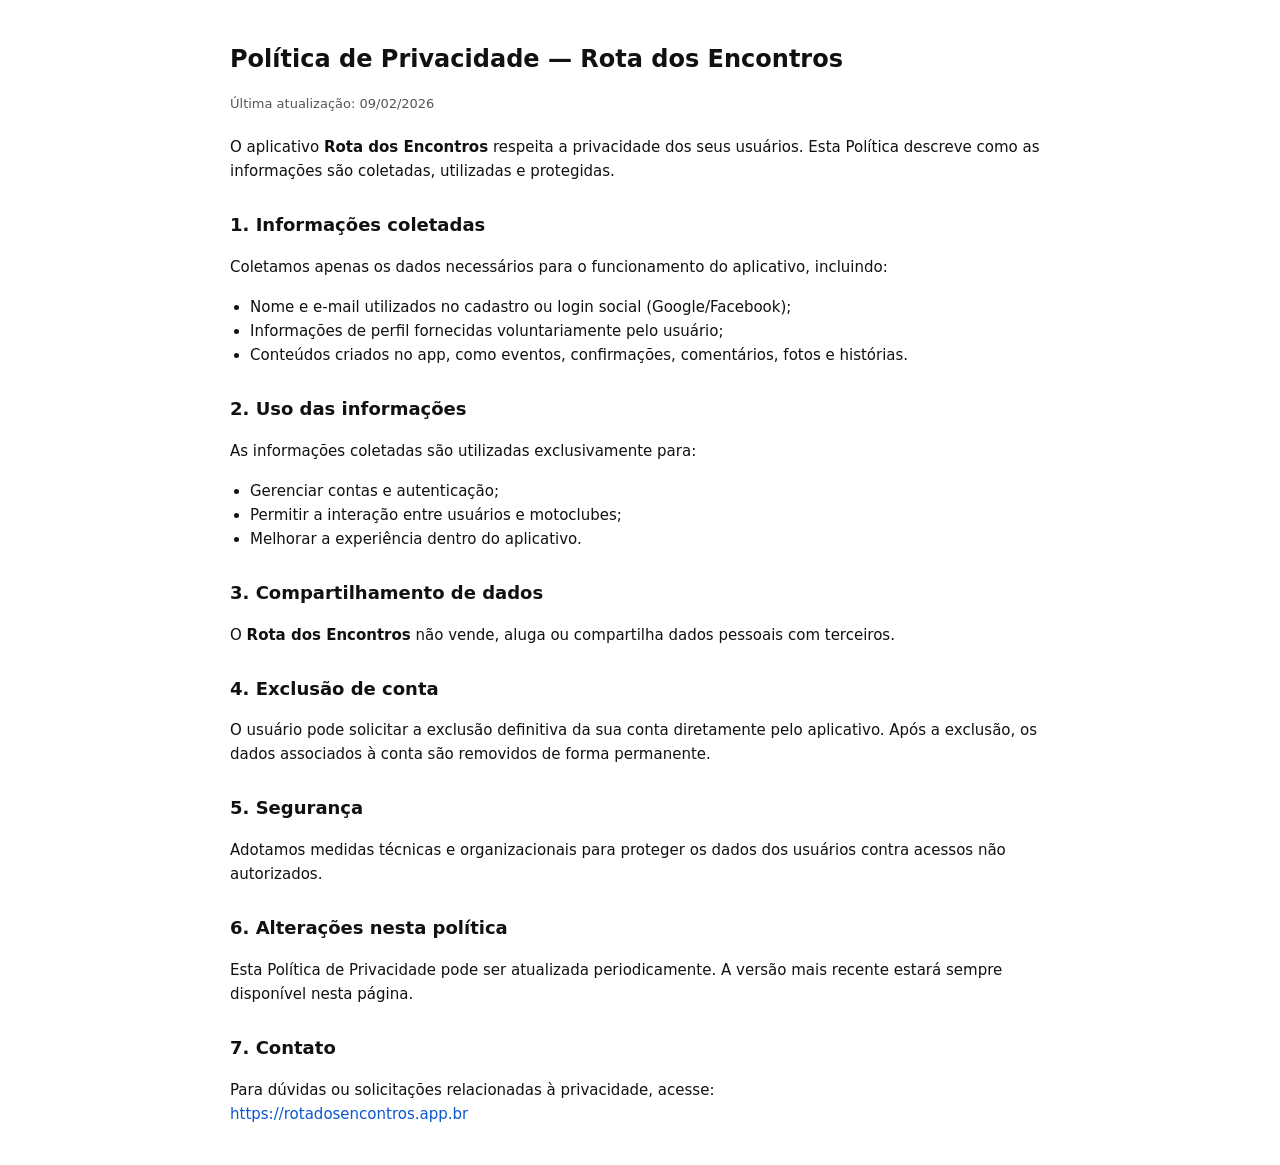
==== index.html @ 3ec27780 "Add privacy policy page for Rota dos Encontros This HTML file contains the privacy policy for the Ro" ====
<!doctype html>
<html lang="pt-BR">
<head>
  <meta charset="utf-8" />
  <meta name="viewport" content="width=device-width, initial-scale=1" />
  <title>Política de Privacidade — Rota dos Encontros</title>
  <style>
    body{
      font-family:system-ui,-apple-system,Segoe UI,Roboto,Arial,sans-serif;
      line-height:1.6;
      margin:0;
      background:#ffffff;
      color:#111;
    }
    .wrap{
      max-width:820px;
      margin:0 auto;
      padding:24px;
    }
    h1{font-size:24px;margin-bottom:16px}
    h2{font-size:18px;margin-top:28px}
    p,li{font-size:15px}
    .meta{font-size:13px;color:#555;margin-bottom:20px}
    ul{padding-left:20px}
    a{color:#0b57d0;text-decoration:none}
  </style>
</head>
<body>
  <main class="wrap">
    <h1>Política de Privacidade — Rota dos Encontros</h1>
    <div class="meta">Última atualização: 09/02/2026</div>

    <p>
      O aplicativo <strong>Rota dos Encontros</strong> respeita a privacidade dos seus usuários.
      Esta Política descreve como as informações são coletadas, utilizadas e protegidas.
    </p>

    <h2>1. Informações coletadas</h2>
    <p>Coletamos apenas os dados necessários para o funcionamento do aplicativo, incluindo:</p>
    <ul>
      <li>Nome e e-mail utilizados no cadastro ou login social (Google/Facebook);</li>
      <li>Informações de perfil fornecidas voluntariamente pelo usuário;</li>
      <li>Conteúdos criados no app, como eventos, confirmações, comentários, fotos e histórias.</li>
    </ul>

    <h2>2. Uso das informações</h2>
    <p>As informações coletadas são utilizadas exclusivamente para:</p>
    <ul>
      <li>Gerenciar contas e autenticação;</li>
      <li>Permitir a interação entre usuários e motoclubes;</li>
      <li>Melhorar a experiência dentro do aplicativo.</li>
    </ul>

    <h2>3. Compartilhamento de dados</h2>
    <p>
      O <strong>Rota dos Encontros</strong> não vende, aluga ou compartilha dados pessoais
      com terceiros.
    </p>

    <h2>4. Exclusão de conta</h2>
    <p>
      O usuário pode solicitar a exclusão definitiva da sua conta diretamente pelo aplicativo.
      Após a exclusão, os dados associados à conta são removidos de forma permanente.
    </p>

    <h2>5. Segurança</h2>
    <p>
      Adotamos medidas técnicas e organizacionais para proteger os dados dos usuários
      contra acessos não autorizados.
    </p>

    <h2>6. Alterações nesta política</h2>
    <p>
      Esta Política de Privacidade pode ser atualizada periodicamente.
      A versão mais recente estará sempre disponível nesta página.
    </p>

    <h2>7. Contato</h2>
    <p>
      Para dúvidas ou solicitações relacionadas à privacidade, acesse:<br>
      <a href="https://rotadosencontros.app.br">https://rotadosencontros.app.br</a>
    </p>
  </main>
</body>
</html>
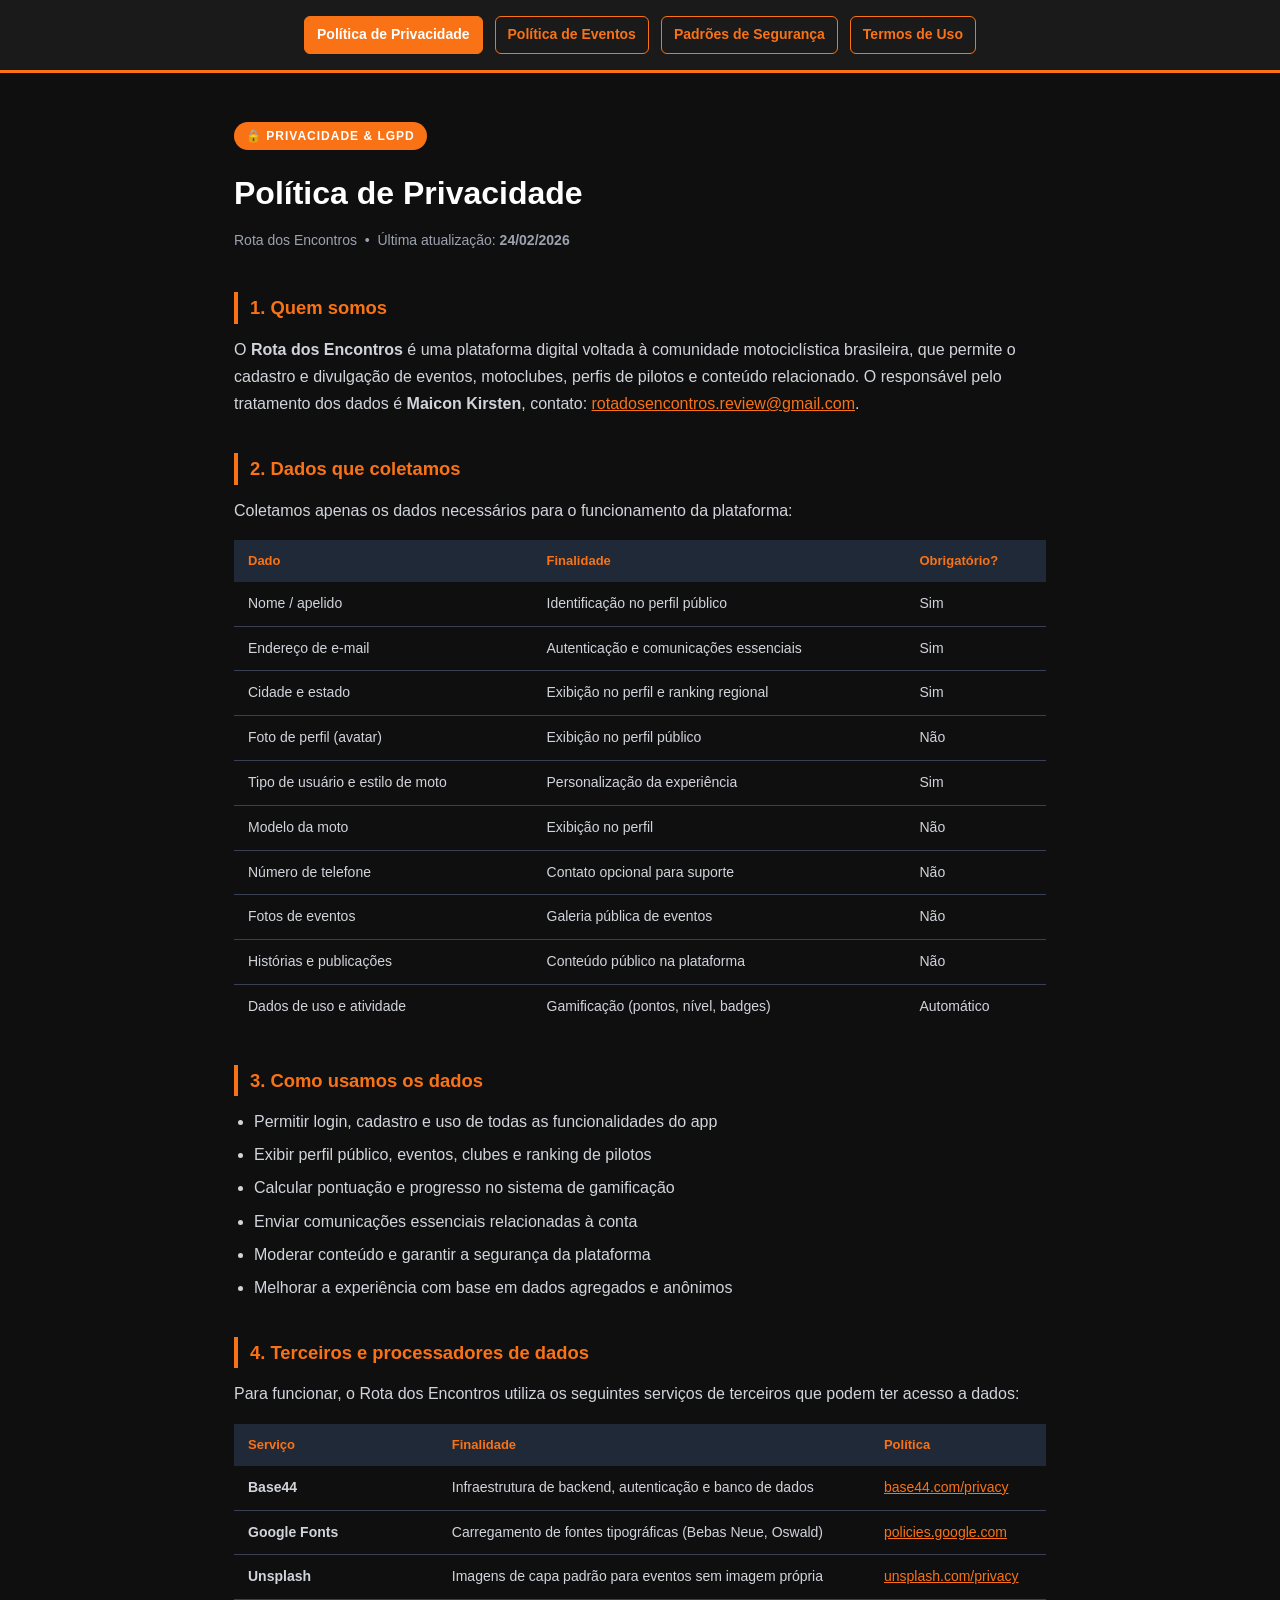
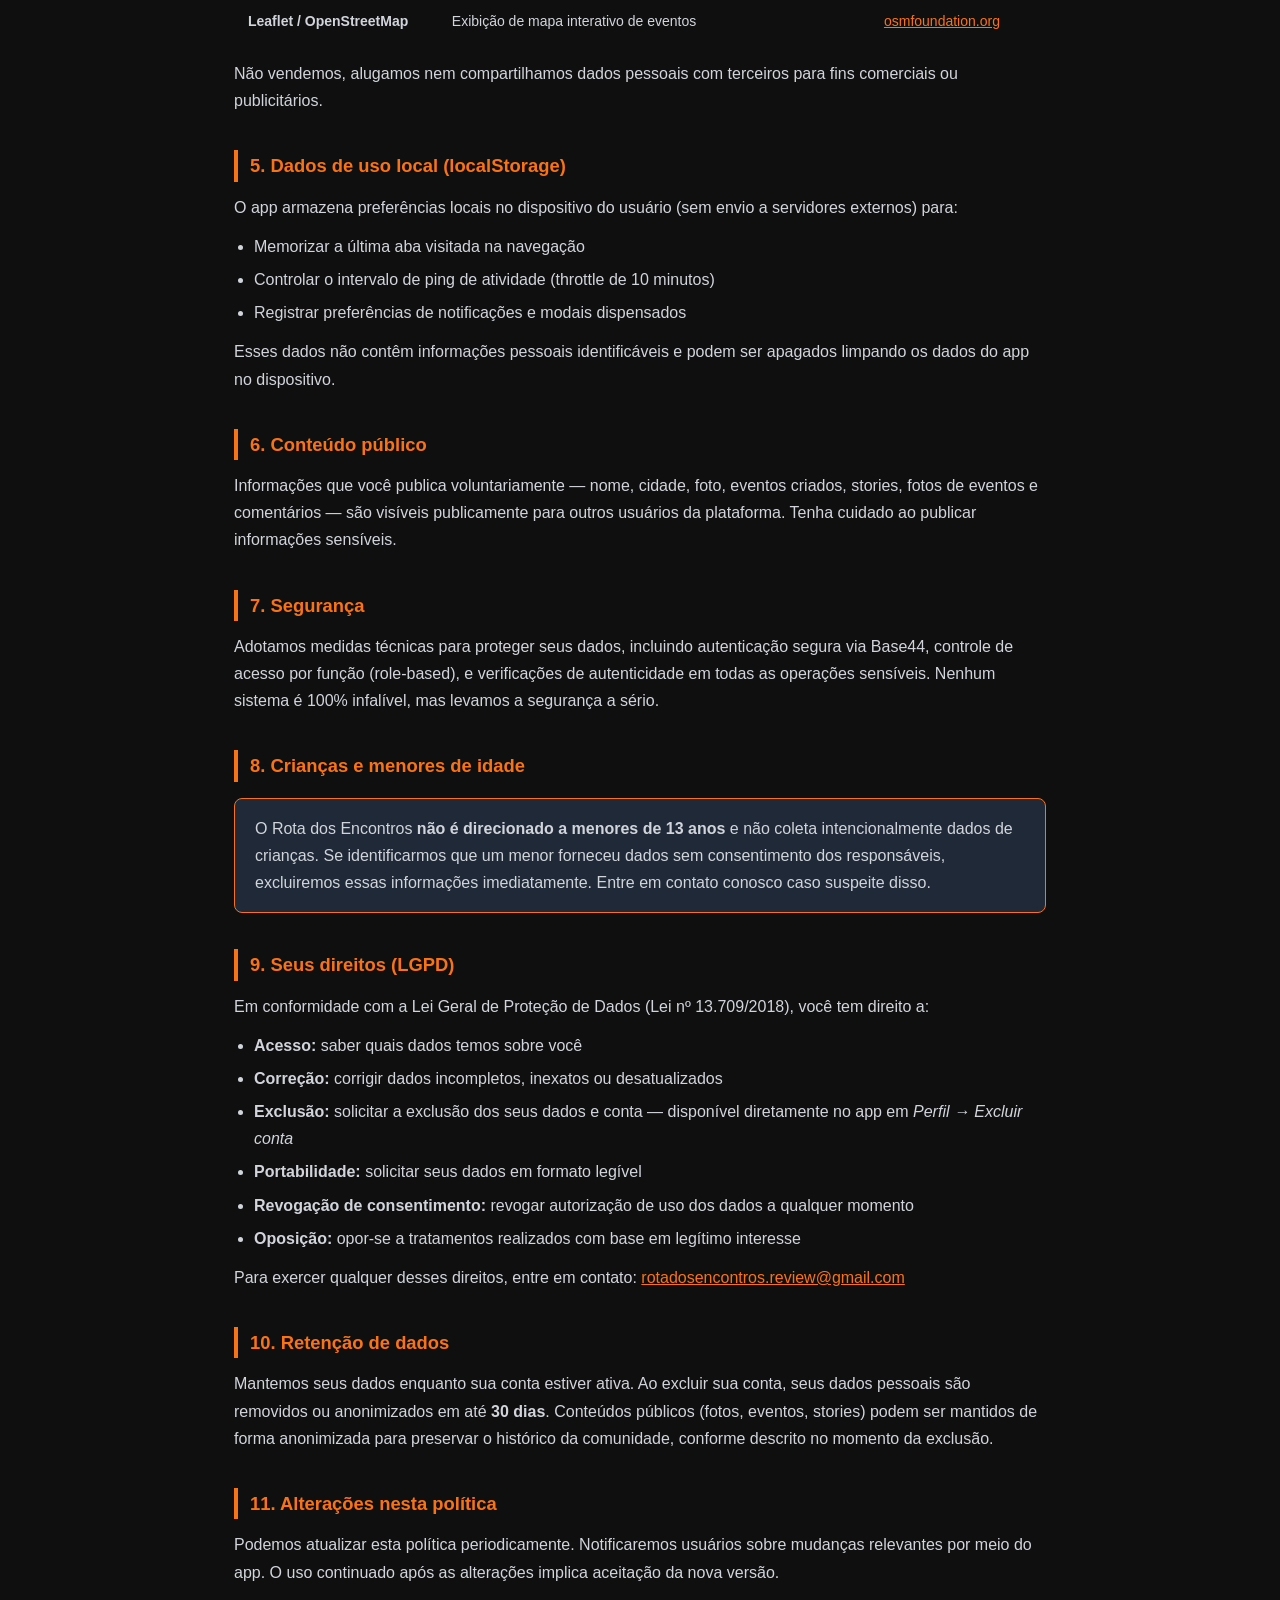
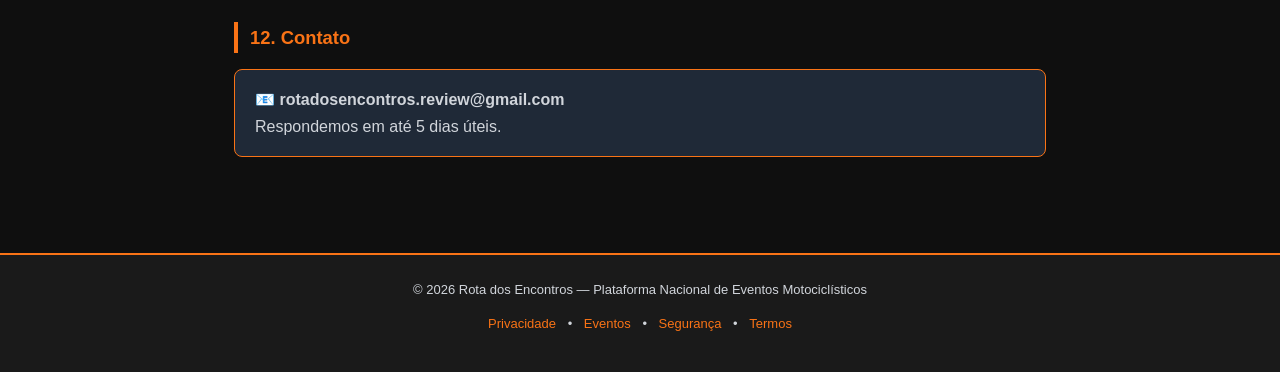
==== commit 47719d3e: "Refactor index.html for improved structure and style" ====
--- a/index.html
+++ b/index.html
@@ -1,85 +1,142 @@
-<!doctype html>
-<html lang="pt-BR">
-<head>
-  <meta charset="utf-8" />
-  <meta name="viewport" content="width=device-width, initial-scale=1" />
-  <title>Política de Privacidade — Rota dos Encontros</title>
-  <style>
-    body{
-      font-family:system-ui,-apple-system,Segoe UI,Roboto,Arial,sans-serif;
-      line-height:1.6;
-      margin:0;
-      background:#ffffff;
-      color:#111;
-    }
-    .wrap{
-      max-width:820px;
-      margin:0 auto;
-      padding:24px;
-    }
-    h1{font-size:24px;margin-bottom:16px}
-    h2{font-size:18px;margin-top:28px}
-    p,li{font-size:15px}
-    .meta{font-size:13px;color:#555;margin-bottom:20px}
-    ul{padding-left:20px}
-    a{color:#0b57d0;text-decoration:none}
-  </style>
-</head>
-<body>
-  <main class="wrap">
-    <h1>Política de Privacidade — Rota dos Encontros</h1>
-    <div class="meta">Última atualização: 09/02/2026</div>
-
-    <p>
-      O aplicativo <strong>Rota dos Encontros</strong> respeita a privacidade dos seus usuários.
-      Esta Política descreve como as informações são coletadas, utilizadas e protegidas.
-    </p>
-
-    <h2>1. Informações coletadas</h2>
-    <p>Coletamos apenas os dados necessários para o funcionamento do aplicativo, incluindo:</p>
-    <ul>
-      <li>Nome e e-mail utilizados no cadastro ou login social (Google/Facebook);</li>
-      <li>Informações de perfil fornecidas voluntariamente pelo usuário;</li>
-      <li>Conteúdos criados no app, como eventos, confirmações, comentários, fotos e histórias.</li>
-    </ul>
-
-    <h2>2. Uso das informações</h2>
-    <p>As informações coletadas são utilizadas exclusivamente para:</p>
-    <ul>
-      <li>Gerenciar contas e autenticação;</li>
-      <li>Permitir a interação entre usuários e motoclubes;</li>
-      <li>Melhorar a experiência dentro do aplicativo.</li>
-    </ul>
-
-    <h2>3. Compartilhamento de dados</h2>
-    <p>
-      O <strong>Rota dos Encontros</strong> não vende, aluga ou compartilha dados pessoais
-      com terceiros.
-    </p>
-
-    <h2>4. Exclusão de conta</h2>
-    <p>
-      O usuário pode solicitar a exclusão definitiva da sua conta diretamente pelo aplicativo.
-      Após a exclusão, os dados associados à conta são removidos de forma permanente.
-    </p>
-
-    <h2>5. Segurança</h2>
-    <p>
-      Adotamos medidas técnicas e organizacionais para proteger os dados dos usuários
-      contra acessos não autorizados.
-    </p>
-
-    <h2>6. Alterações nesta política</h2>
-    <p>
-      Esta Política de Privacidade pode ser atualizada periodicamente.
-      A versão mais recente estará sempre disponível nesta página.
-    </p>
-
-    <h2>7. Contato</h2>
-    <p>
-      Para dúvidas ou solicitações relacionadas à privacidade, acesse:<br>
-      <a href="https://rotadosencontros.app.br">https://rotadosencontros.app.br</a>
-    </p>
-  </main>
-</body>
-</html>
+<!DOCTYPE html>
+<html lang="pt-BR">
+<head>
+  <meta charset="UTF-8" />
+  <meta name="viewport" content="width=device-width, initial-scale=1.0" />
+  <title>Política de Privacidade — Rota dos Encontros</title>
+  <style>
+    * { box-sizing: border-box; margin: 0; padding: 0; }
+    body { font-family: 'Segoe UI', Arial, sans-serif; background: #0f0f0f; color: #e5e7eb; line-height: 1.7; }
+    header { background: #1a1a1a; border-bottom: 3px solid #f97316; padding: 16px 24px; }
+    nav { display: flex; flex-wrap: wrap; gap: 12px; justify-content: center; }
+    nav a { color: #f97316; text-decoration: none; font-size: 14px; font-weight: 600; padding: 6px 12px; border: 1px solid #f97316; border-radius: 6px; transition: background 0.2s; }
+    nav a:hover, nav a.active { background: #f97316; color: #fff; }
+    .container { max-width: 860px; margin: 0 auto; padding: 48px 24px 80px; }
+    .badge { display: inline-block; background: #f97316; color: #fff; font-size: 12px; font-weight: 700; padding: 4px 12px; border-radius: 20px; margin-bottom: 16px; letter-spacing: 1px; }
+    h1 { font-size: 2rem; font-weight: 800; color: #fff; margin-bottom: 8px; }
+    .meta { color: #9ca3af; font-size: 14px; margin-bottom: 40px; }
+    h2 { font-size: 1.15rem; font-weight: 700; color: #f97316; margin: 36px 0 12px; border-left: 4px solid #f97316; padding-left: 12px; }
+    p { margin-bottom: 12px; color: #d1d5db; }
+    ul { margin: 8px 0 12px 20px; color: #d1d5db; }
+    ul li { margin-bottom: 6px; }
+    .highlight { background: #1f2937; border: 1px solid #f97316; border-radius: 8px; padding: 16px 20px; margin: 16px 0; }
+    .highlight p { margin: 0; }
+    a { color: #f97316; }
+    table { width: 100%; border-collapse: collapse; margin: 16px 0; }
+    th { background: #1f2937; color: #f97316; text-align: left; padding: 10px 14px; font-size: 13px; }
+    td { padding: 10px 14px; border-bottom: 1px solid #374151; color: #d1d5db; font-size: 14px; }
+    tr:last-child td { border-bottom: none; }
+    footer { background: #1a1a1a; border-top: 2px solid #f97316; padding: 24px; text-align: center; color: #9ca3af; font-size: 13px; }
+    footer a { color: #f97316; text-decoration: none; margin: 0 8px; }
+  </style>
+</head>
+<body>
+<header>
+  <nav>
+    <a href="index.html" class="active">Política de Privacidade</a>
+    <a href="politica-eventos.html">Política de Eventos</a>
+    <a href="seguranca.html">Padrões de Segurança</a>
+    <a href="termos.html">Termos de Uso</a>
+  </nav>
+</header>
+
+<div class="container">
+  <span class="badge">🔒 PRIVACIDADE & LGPD</span>
+  <h1>Política de Privacidade</h1>
+  <p class="meta">Rota dos Encontros &nbsp;•&nbsp; Última atualização: <strong>24/02/2026</strong></p>
+
+  <h2>1. Quem somos</h2>
+  <p>O <strong>Rota dos Encontros</strong> é uma plataforma digital voltada à comunidade motociclística brasileira, que permite o cadastro e divulgação de eventos, motoclubes, perfis de pilotos e conteúdo relacionado. O responsável pelo tratamento dos dados é <strong>Maicon Kirsten</strong>, contato: <a href="mailto:rotadosencontros.review@gmail.com">rotadosencontros.review@gmail.com</a>.</p>
+
+  <h2>2. Dados que coletamos</h2>
+  <p>Coletamos apenas os dados necessários para o funcionamento da plataforma:</p>
+  <table>
+    <tr><th>Dado</th><th>Finalidade</th><th>Obrigatório?</th></tr>
+    <tr><td>Nome / apelido</td><td>Identificação no perfil público</td><td>Sim</td></tr>
+    <tr><td>Endereço de e-mail</td><td>Autenticação e comunicações essenciais</td><td>Sim</td></tr>
+    <tr><td>Cidade e estado</td><td>Exibição no perfil e ranking regional</td><td>Sim</td></tr>
+    <tr><td>Foto de perfil (avatar)</td><td>Exibição no perfil público</td><td>Não</td></tr>
+    <tr><td>Tipo de usuário e estilo de moto</td><td>Personalização da experiência</td><td>Sim</td></tr>
+    <tr><td>Modelo da moto</td><td>Exibição no perfil</td><td>Não</td></tr>
+    <tr><td>Número de telefone</td><td>Contato opcional para suporte</td><td>Não</td></tr>
+    <tr><td>Fotos de eventos</td><td>Galeria pública de eventos</td><td>Não</td></tr>
+    <tr><td>Histórias e publicações</td><td>Conteúdo público na plataforma</td><td>Não</td></tr>
+    <tr><td>Dados de uso e atividade</td><td>Gamificação (pontos, nível, badges)</td><td>Automático</td></tr>
+  </table>
+
+  <h2>3. Como usamos os dados</h2>
+  <ul>
+    <li>Permitir login, cadastro e uso de todas as funcionalidades do app</li>
+    <li>Exibir perfil público, eventos, clubes e ranking de pilotos</li>
+    <li>Calcular pontuação e progresso no sistema de gamificação</li>
+    <li>Enviar comunicações essenciais relacionadas à conta</li>
+    <li>Moderar conteúdo e garantir a segurança da plataforma</li>
+    <li>Melhorar a experiência com base em dados agregados e anônimos</li>
+  </ul>
+
+  <h2>4. Terceiros e processadores de dados</h2>
+  <p>Para funcionar, o Rota dos Encontros utiliza os seguintes serviços de terceiros que podem ter acesso a dados:</p>
+  <table>
+    <tr><th>Serviço</th><th>Finalidade</th><th>Política</th></tr>
+    <tr><td><strong>Base44</strong></td><td>Infraestrutura de backend, autenticação e banco de dados</td><td><a href="https://base44.com/privacy" target="_blank">base44.com/privacy</a></td></tr>
+    <tr><td><strong>Google Fonts</strong></td><td>Carregamento de fontes tipográficas (Bebas Neue, Oswald)</td><td><a href="https://policies.google.com/privacy" target="_blank">policies.google.com</a></td></tr>
+    <tr><td><strong>Unsplash</strong></td><td>Imagens de capa padrão para eventos sem imagem própria</td><td><a href="https://unsplash.com/privacy" target="_blank">unsplash.com/privacy</a></td></tr>
+    <tr><td><strong>Leaflet / OpenStreetMap</strong></td><td>Exibição de mapa interativo de eventos</td><td><a href="https://wiki.osmfoundation.org/wiki/Privacy_Policy" target="_blank">osmfoundation.org</a></td></tr>
+  </table>
+  <p>Não vendemos, alugamos nem compartilhamos dados pessoais com terceiros para fins comerciais ou publicitários.</p>
+
+  <h2>5. Dados de uso local (localStorage)</h2>
+  <p>O app armazena preferências locais no dispositivo do usuário (sem envio a servidores externos) para:</p>
+  <ul>
+    <li>Memorizar a última aba visitada na navegação</li>
+    <li>Controlar o intervalo de ping de atividade (throttle de 10 minutos)</li>
+    <li>Registrar preferências de notificações e modais dispensados</li>
+  </ul>
+  <p>Esses dados não contêm informações pessoais identificáveis e podem ser apagados limpando os dados do app no dispositivo.</p>
+
+  <h2>6. Conteúdo público</h2>
+  <p>Informações que você publica voluntariamente — nome, cidade, foto, eventos criados, stories, fotos de eventos e comentários — são visíveis publicamente para outros usuários da plataforma. Tenha cuidado ao publicar informações sensíveis.</p>
+
+  <h2>7. Segurança</h2>
+  <p>Adotamos medidas técnicas para proteger seus dados, incluindo autenticação segura via Base44, controle de acesso por função (role-based), e verificações de autenticidade em todas as operações sensíveis. Nenhum sistema é 100% infalível, mas levamos a segurança a sério.</p>
+
+  <h2>8. Crianças e menores de idade</h2>
+  <div class="highlight">
+    <p>O Rota dos Encontros <strong>não é direcionado a menores de 13 anos</strong> e não coleta intencionalmente dados de crianças. Se identificarmos que um menor forneceu dados sem consentimento dos responsáveis, excluiremos essas informações imediatamente. Entre em contato conosco caso suspeite disso.</p>
+  </div>
+
+  <h2>9. Seus direitos (LGPD)</h2>
+  <p>Em conformidade com a Lei Geral de Proteção de Dados (Lei nº 13.709/2018), você tem direito a:</p>
+  <ul>
+    <li><strong>Acesso:</strong> saber quais dados temos sobre você</li>
+    <li><strong>Correção:</strong> corrigir dados incompletos, inexatos ou desatualizados</li>
+    <li><strong>Exclusão:</strong> solicitar a exclusão dos seus dados e conta — disponível diretamente no app em <em>Perfil → Excluir conta</em></li>
+    <li><strong>Portabilidade:</strong> solicitar seus dados em formato legível</li>
+    <li><strong>Revogação de consentimento:</strong> revogar autorização de uso dos dados a qualquer momento</li>
+    <li><strong>Oposição:</strong> opor-se a tratamentos realizados com base em legítimo interesse</li>
+  </ul>
+  <p>Para exercer qualquer desses direitos, entre em contato: <a href="mailto:rotadosencontros.review@gmail.com">rotadosencontros.review@gmail.com</a></p>
+
+  <h2>10. Retenção de dados</h2>
+  <p>Mantemos seus dados enquanto sua conta estiver ativa. Ao excluir sua conta, seus dados pessoais são removidos ou anonimizados em até <strong>30 dias</strong>. Conteúdos públicos (fotos, eventos, stories) podem ser mantidos de forma anonimizada para preservar o histórico da comunidade, conforme descrito no momento da exclusão.</p>
+
+  <h2>11. Alterações nesta política</h2>
+  <p>Podemos atualizar esta política periodicamente. Notificaremos usuários sobre mudanças relevantes por meio do app. O uso continuado após as alterações implica aceitação da nova versão.</p>
+
+  <h2>12. Contato</h2>
+  <div class="highlight">
+    <p>📧 <strong>rotadosencontros.review@gmail.com</strong><br/>Respondemos em até 5 dias úteis.</p>
+  </div>
+</div>
+
+<footer>
+  <p>© 2026 Rota dos Encontros — Plataforma Nacional de Eventos Motociclísticos</p>
+  <p style="margin-top:8px;">
+    <a href="index.html">Privacidade</a> •
+    <a href="politica-eventos.html">Eventos</a> •
+    <a href="seguranca.html">Segurança</a> •
+    <a href="termos.html">Termos</a>
+  </p>
+</footer>
+</body>
+</html>
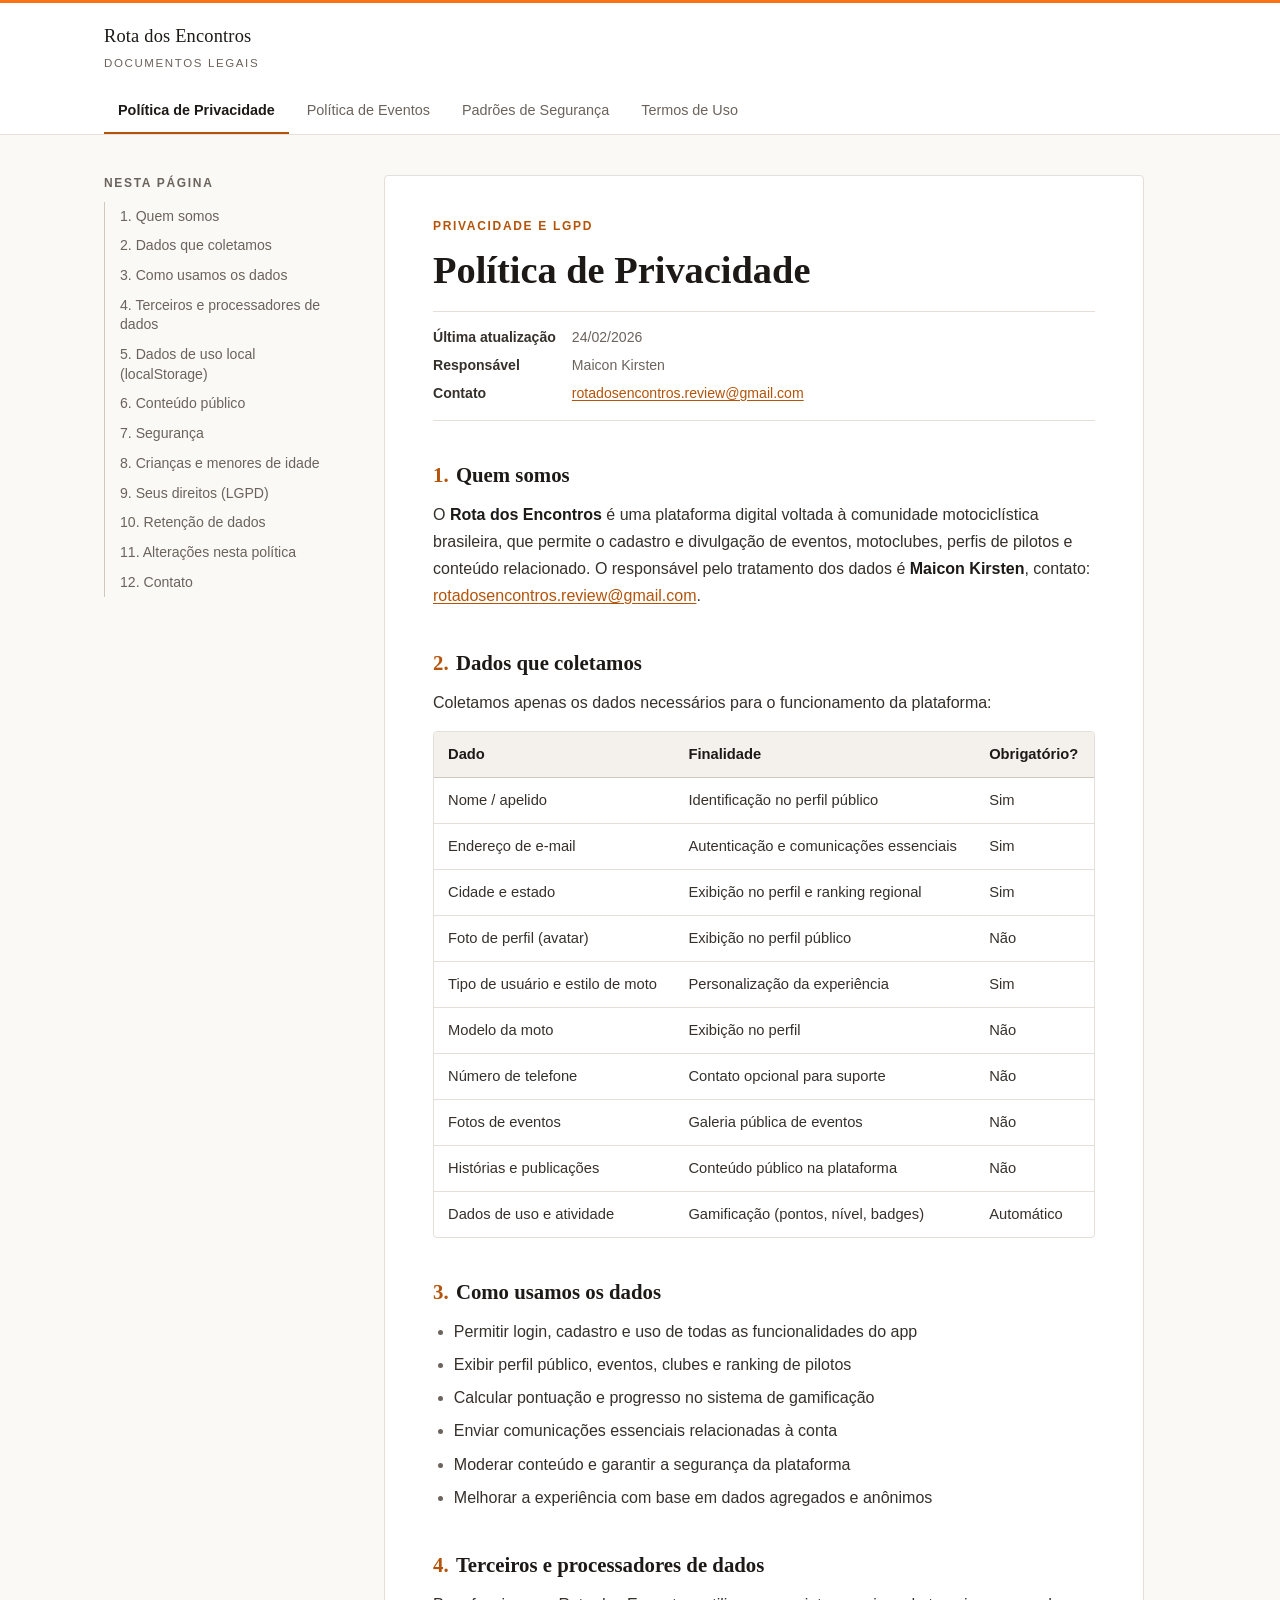
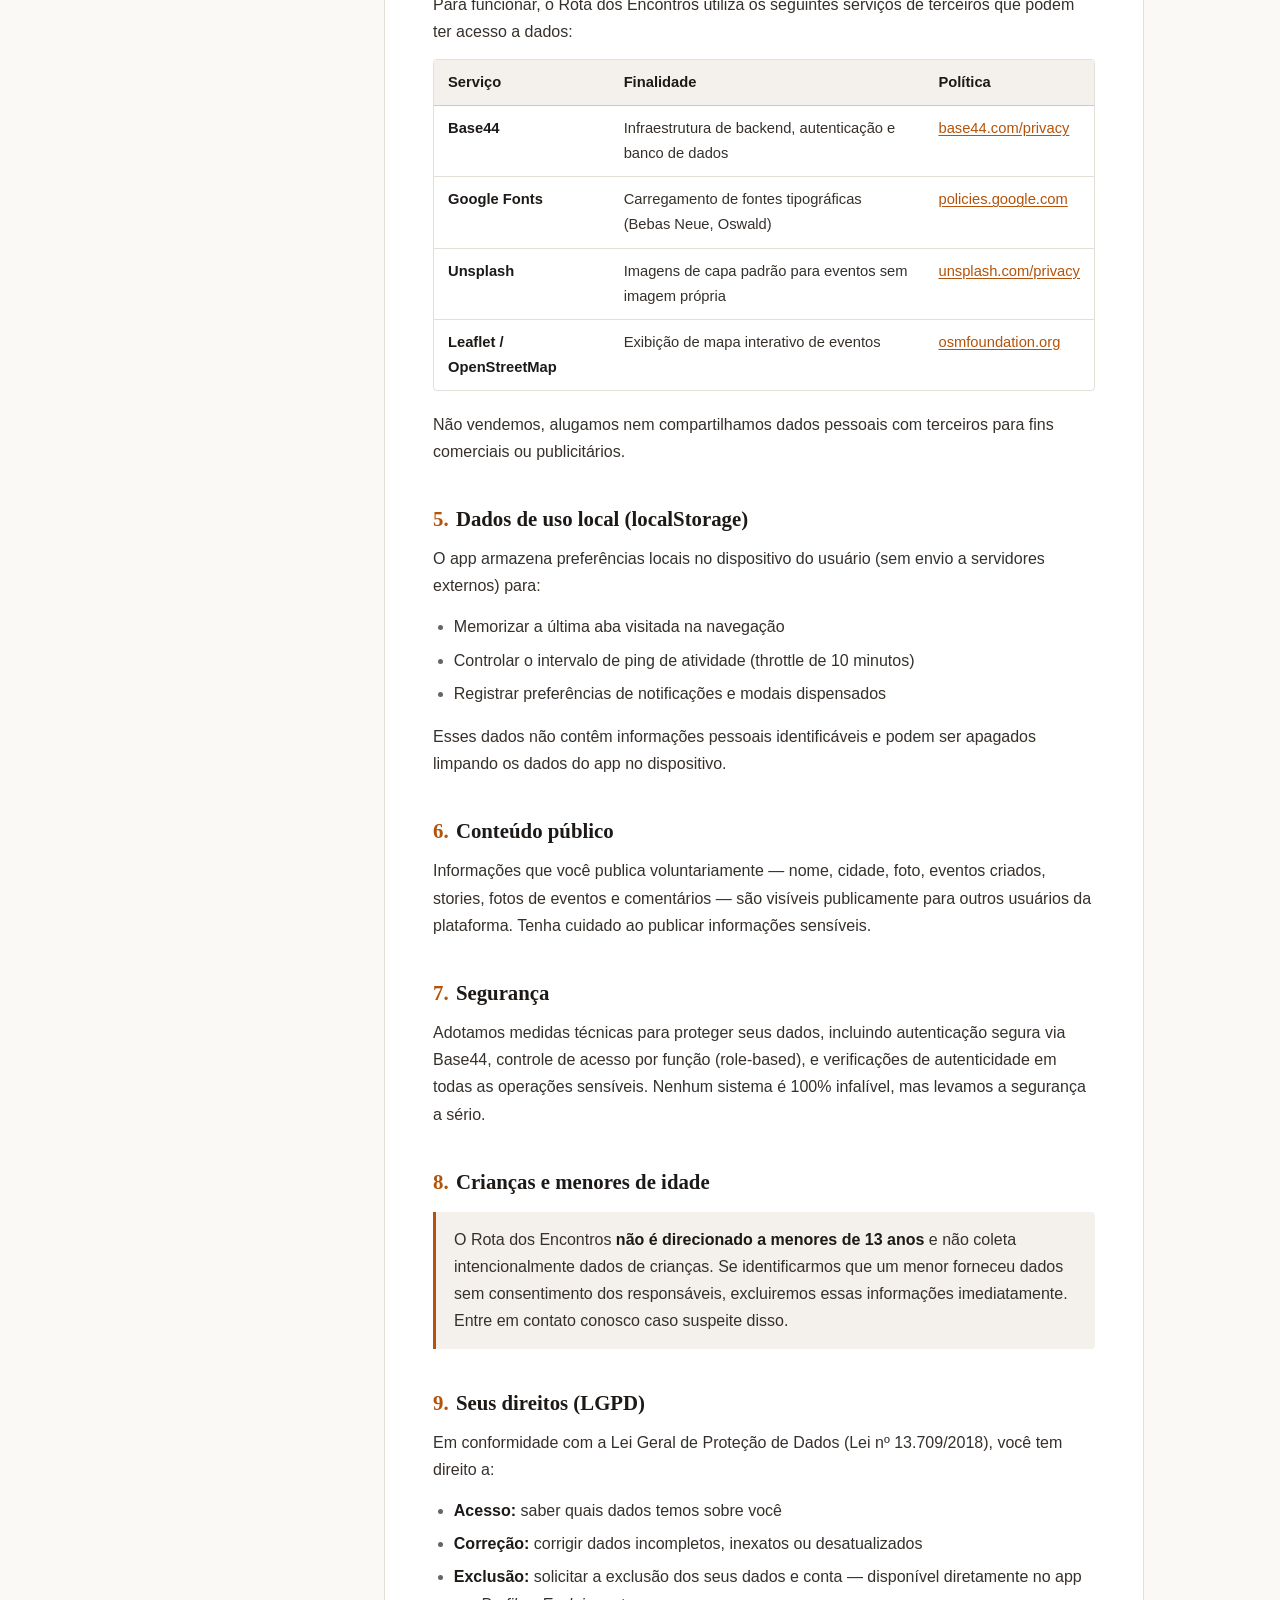
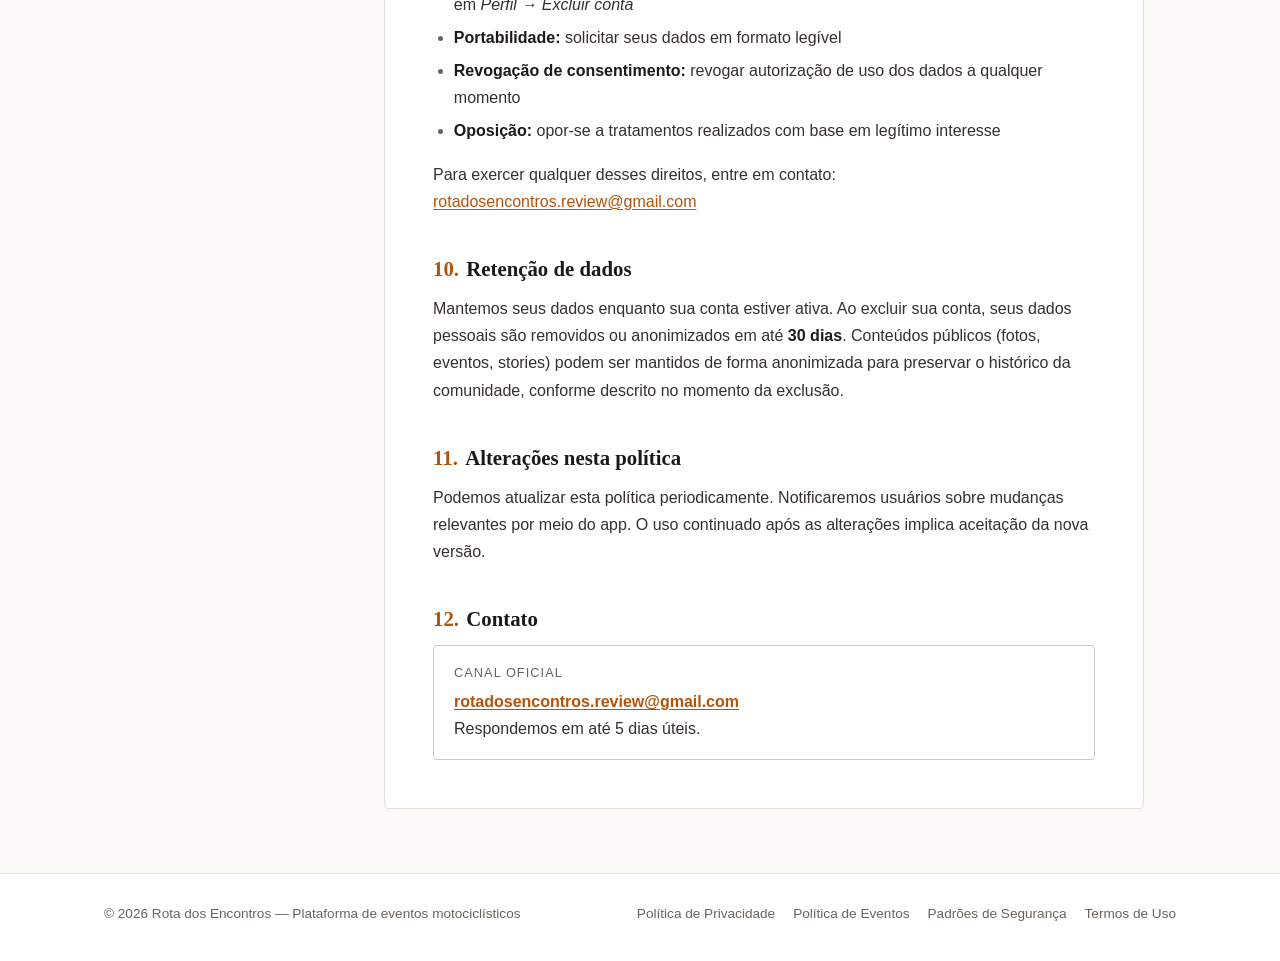
==== commit cea7a589: "Visual sóbrio para os documentos legais - estilo.css compartilhado: fundo claro, títulos em serifa, " ====
--- a/index.html
+++ b/index.html
@@ -1,142 +1,135 @@
-<!DOCTYPE html>
-<html lang="pt-BR">
-<head>
-  <meta charset="UTF-8" />
-  <meta name="viewport" content="width=device-width, initial-scale=1.0" />
-  <title>Política de Privacidade — Rota dos Encontros</title>
-  <style>
-    * { box-sizing: border-box; margin: 0; padding: 0; }
-    body { font-family: 'Segoe UI', Arial, sans-serif; background: #0f0f0f; color: #e5e7eb; line-height: 1.7; }
-    header { background: #1a1a1a; border-bottom: 3px solid #f97316; padding: 16px 24px; }
-    nav { display: flex; flex-wrap: wrap; gap: 12px; justify-content: center; }
-    nav a { color: #f97316; text-decoration: none; font-size: 14px; font-weight: 600; padding: 6px 12px; border: 1px solid #f97316; border-radius: 6px; transition: background 0.2s; }
-    nav a:hover, nav a.active { background: #f97316; color: #fff; }
-    .container { max-width: 860px; margin: 0 auto; padding: 48px 24px 80px; }
-    .badge { display: inline-block; background: #f97316; color: #fff; font-size: 12px; font-weight: 700; padding: 4px 12px; border-radius: 20px; margin-bottom: 16px; letter-spacing: 1px; }
-    h1 { font-size: 2rem; font-weight: 800; color: #fff; margin-bottom: 8px; }
-    .meta { color: #9ca3af; font-size: 14px; margin-bottom: 40px; }
-    h2 { font-size: 1.15rem; font-weight: 700; color: #f97316; margin: 36px 0 12px; border-left: 4px solid #f97316; padding-left: 12px; }
-    p { margin-bottom: 12px; color: #d1d5db; }
-    ul { margin: 8px 0 12px 20px; color: #d1d5db; }
-    ul li { margin-bottom: 6px; }
-    .highlight { background: #1f2937; border: 1px solid #f97316; border-radius: 8px; padding: 16px 20px; margin: 16px 0; }
-    .highlight p { margin: 0; }
-    a { color: #f97316; }
-    table { width: 100%; border-collapse: collapse; margin: 16px 0; }
-    th { background: #1f2937; color: #f97316; text-align: left; padding: 10px 14px; font-size: 13px; }
-    td { padding: 10px 14px; border-bottom: 1px solid #374151; color: #d1d5db; font-size: 14px; }
-    tr:last-child td { border-bottom: none; }
-    footer { background: #1a1a1a; border-top: 2px solid #f97316; padding: 24px; text-align: center; color: #9ca3af; font-size: 13px; }
-    footer a { color: #f97316; text-decoration: none; margin: 0 8px; }
-  </style>
-</head>
-<body>
-<header>
-  <nav>
-    <a href="index.html" class="active">Política de Privacidade</a>
-    <a href="politica-eventos.html">Política de Eventos</a>
-    <a href="seguranca.html">Padrões de Segurança</a>
-    <a href="termos.html">Termos de Uso</a>
-  </nav>
-</header>
-
-<div class="container">
-  <span class="badge">🔒 PRIVACIDADE & LGPD</span>
-  <h1>Política de Privacidade</h1>
-  <p class="meta">Rota dos Encontros &nbsp;•&nbsp; Última atualização: <strong>24/02/2026</strong></p>
-
-  <h2>1. Quem somos</h2>
-  <p>O <strong>Rota dos Encontros</strong> é uma plataforma digital voltada à comunidade motociclística brasileira, que permite o cadastro e divulgação de eventos, motoclubes, perfis de pilotos e conteúdo relacionado. O responsável pelo tratamento dos dados é <strong>Maicon Kirsten</strong>, contato: <a href="mailto:rotadosencontros.review@gmail.com">rotadosencontros.review@gmail.com</a>.</p>
-
-  <h2>2. Dados que coletamos</h2>
-  <p>Coletamos apenas os dados necessários para o funcionamento da plataforma:</p>
-  <table>
-    <tr><th>Dado</th><th>Finalidade</th><th>Obrigatório?</th></tr>
-    <tr><td>Nome / apelido</td><td>Identificação no perfil público</td><td>Sim</td></tr>
-    <tr><td>Endereço de e-mail</td><td>Autenticação e comunicações essenciais</td><td>Sim</td></tr>
-    <tr><td>Cidade e estado</td><td>Exibição no perfil e ranking regional</td><td>Sim</td></tr>
-    <tr><td>Foto de perfil (avatar)</td><td>Exibição no perfil público</td><td>Não</td></tr>
-    <tr><td>Tipo de usuário e estilo de moto</td><td>Personalização da experiência</td><td>Sim</td></tr>
-    <tr><td>Modelo da moto</td><td>Exibição no perfil</td><td>Não</td></tr>
-    <tr><td>Número de telefone</td><td>Contato opcional para suporte</td><td>Não</td></tr>
-    <tr><td>Fotos de eventos</td><td>Galeria pública de eventos</td><td>Não</td></tr>
-    <tr><td>Histórias e publicações</td><td>Conteúdo público na plataforma</td><td>Não</td></tr>
-    <tr><td>Dados de uso e atividade</td><td>Gamificação (pontos, nível, badges)</td><td>Automático</td></tr>
-  </table>
-
-  <h2>3. Como usamos os dados</h2>
-  <ul>
-    <li>Permitir login, cadastro e uso de todas as funcionalidades do app</li>
-    <li>Exibir perfil público, eventos, clubes e ranking de pilotos</li>
-    <li>Calcular pontuação e progresso no sistema de gamificação</li>
-    <li>Enviar comunicações essenciais relacionadas à conta</li>
-    <li>Moderar conteúdo e garantir a segurança da plataforma</li>
-    <li>Melhorar a experiência com base em dados agregados e anônimos</li>
-  </ul>
-
-  <h2>4. Terceiros e processadores de dados</h2>
-  <p>Para funcionar, o Rota dos Encontros utiliza os seguintes serviços de terceiros que podem ter acesso a dados:</p>
-  <table>
-    <tr><th>Serviço</th><th>Finalidade</th><th>Política</th></tr>
-    <tr><td><strong>Base44</strong></td><td>Infraestrutura de backend, autenticação e banco de dados</td><td><a href="https://base44.com/privacy" target="_blank">base44.com/privacy</a></td></tr>
-    <tr><td><strong>Google Fonts</strong></td><td>Carregamento de fontes tipográficas (Bebas Neue, Oswald)</td><td><a href="https://policies.google.com/privacy" target="_blank">policies.google.com</a></td></tr>
-    <tr><td><strong>Unsplash</strong></td><td>Imagens de capa padrão para eventos sem imagem própria</td><td><a href="https://unsplash.com/privacy" target="_blank">unsplash.com/privacy</a></td></tr>
-    <tr><td><strong>Leaflet / OpenStreetMap</strong></td><td>Exibição de mapa interativo de eventos</td><td><a href="https://wiki.osmfoundation.org/wiki/Privacy_Policy" target="_blank">osmfoundation.org</a></td></tr>
-  </table>
-  <p>Não vendemos, alugamos nem compartilhamos dados pessoais com terceiros para fins comerciais ou publicitários.</p>
-
-  <h2>5. Dados de uso local (localStorage)</h2>
-  <p>O app armazena preferências locais no dispositivo do usuário (sem envio a servidores externos) para:</p>
-  <ul>
-    <li>Memorizar a última aba visitada na navegação</li>
-    <li>Controlar o intervalo de ping de atividade (throttle de 10 minutos)</li>
-    <li>Registrar preferências de notificações e modais dispensados</li>
-  </ul>
-  <p>Esses dados não contêm informações pessoais identificáveis e podem ser apagados limpando os dados do app no dispositivo.</p>
-
-  <h2>6. Conteúdo público</h2>
-  <p>Informações que você publica voluntariamente — nome, cidade, foto, eventos criados, stories, fotos de eventos e comentários — são visíveis publicamente para outros usuários da plataforma. Tenha cuidado ao publicar informações sensíveis.</p>
-
-  <h2>7. Segurança</h2>
-  <p>Adotamos medidas técnicas para proteger seus dados, incluindo autenticação segura via Base44, controle de acesso por função (role-based), e verificações de autenticidade em todas as operações sensíveis. Nenhum sistema é 100% infalível, mas levamos a segurança a sério.</p>
-
-  <h2>8. Crianças e menores de idade</h2>
-  <div class="highlight">
-    <p>O Rota dos Encontros <strong>não é direcionado a menores de 13 anos</strong> e não coleta intencionalmente dados de crianças. Se identificarmos que um menor forneceu dados sem consentimento dos responsáveis, excluiremos essas informações imediatamente. Entre em contato conosco caso suspeite disso.</p>
-  </div>
-
-  <h2>9. Seus direitos (LGPD)</h2>
-  <p>Em conformidade com a Lei Geral de Proteção de Dados (Lei nº 13.709/2018), você tem direito a:</p>
-  <ul>
-    <li><strong>Acesso:</strong> saber quais dados temos sobre você</li>
-    <li><strong>Correção:</strong> corrigir dados incompletos, inexatos ou desatualizados</li>
-    <li><strong>Exclusão:</strong> solicitar a exclusão dos seus dados e conta — disponível diretamente no app em <em>Perfil → Excluir conta</em></li>
-    <li><strong>Portabilidade:</strong> solicitar seus dados em formato legível</li>
-    <li><strong>Revogação de consentimento:</strong> revogar autorização de uso dos dados a qualquer momento</li>
-    <li><strong>Oposição:</strong> opor-se a tratamentos realizados com base em legítimo interesse</li>
-  </ul>
-  <p>Para exercer qualquer desses direitos, entre em contato: <a href="mailto:rotadosencontros.review@gmail.com">rotadosencontros.review@gmail.com</a></p>
-
-  <h2>10. Retenção de dados</h2>
-  <p>Mantemos seus dados enquanto sua conta estiver ativa. Ao excluir sua conta, seus dados pessoais são removidos ou anonimizados em até <strong>30 dias</strong>. Conteúdos públicos (fotos, eventos, stories) podem ser mantidos de forma anonimizada para preservar o histórico da comunidade, conforme descrito no momento da exclusão.</p>
-
-  <h2>11. Alterações nesta política</h2>
-  <p>Podemos atualizar esta política periodicamente. Notificaremos usuários sobre mudanças relevantes por meio do app. O uso continuado após as alterações implica aceitação da nova versão.</p>
-
-  <h2>12. Contato</h2>
-  <div class="highlight">
-    <p>📧 <strong>rotadosencontros.review@gmail.com</strong><br/>Respondemos em até 5 dias úteis.</p>
-  </div>
-</div>
-
-<footer>
-  <p>© 2026 Rota dos Encontros — Plataforma Nacional de Eventos Motociclísticos</p>
-  <p style="margin-top:8px;">
-    <a href="index.html">Privacidade</a> •
-    <a href="politica-eventos.html">Eventos</a> •
-    <a href="seguranca.html">Segurança</a> •
-    <a href="termos.html">Termos</a>
-  </p>
-</footer>
-</body>
-</html>
+<!DOCTYPE html>
+<html lang="pt-BR">
+<head>
+  <meta charset="UTF-8">
+  <meta name="viewport" content="width=device-width, initial-scale=1">
+  <title>Política de Privacidade — Rota dos Encontros</title>
+  <meta name="description" content="Como o Rota dos Encontros coleta, usa e protege dados pessoais, conforme a LGPD.">
+  <meta name="color-scheme" content="light dark">
+  <link rel="stylesheet" href="estilo.css">
+</head>
+<body>
+<header class="topo">
+  <div class="topo-interno">
+    <p class="marca-nome">Rota dos Encontros<span>Documentos legais</span></p>
+    <nav class="abas" aria-label="Documentos">
+      <a href="index.html" aria-current="page">Política de Privacidade</a>
+      <a href="politica-eventos.html">Política de Eventos</a>
+      <a href="seguranca.html">Padrões de Segurança</a>
+      <a href="termos.html">Termos de Uso</a>
+    </nav>
+  </div>
+</header>
+
+<div class="pagina">
+  <aside class="indice" aria-label="Índice">
+    <details open>
+      <summary>Nesta página</summary>
+      <h2>Nesta página</h2>
+      <ol>
+        <li><a href="#s1">1. Quem somos</a></li>
+        <li><a href="#s2">2. Dados que coletamos</a></li>
+        <li><a href="#s3">3. Como usamos os dados</a></li>
+        <li><a href="#s4">4. Terceiros e processadores de dados</a></li>
+        <li><a href="#s5">5. Dados de uso local (localStorage)</a></li>
+        <li><a href="#s6">6. Conteúdo público</a></li>
+        <li><a href="#s7">7. Segurança</a></li>
+        <li><a href="#s8">8. Crianças e menores de idade</a></li>
+        <li><a href="#s9">9. Seus direitos (LGPD)</a></li>
+        <li><a href="#s10">10. Retenção de dados</a></li>
+        <li><a href="#s11">11. Alterações nesta política</a></li>
+        <li><a href="#s12">12. Contato</a></li>
+      </ol>
+    </details>
+  </aside>
+
+  <main class="documento">
+    <p class="tipo-doc">Privacidade e LGPD</p>
+    <h1>Política de Privacidade</h1>
+    <dl class="meta">
+      <dt>Última atualização</dt><dd>24/02/2026</dd>
+      <dt>Responsável</dt><dd>Maicon Kirsten</dd>
+      <dt>Contato</dt><dd><a href="mailto:rotadosencontros.review@gmail.com">rotadosencontros.review@gmail.com</a></dd>
+    </dl>
+
+    <section aria-labelledby="s1">
+      <h2 id="s1"><span class="num">1.</span>Quem somos</h2>
+      <p>O <strong>Rota dos Encontros</strong> é uma plataforma digital voltada à comunidade motociclística brasileira, que permite o cadastro e divulgação de eventos, motoclubes, perfis de pilotos e conteúdo relacionado. O responsável pelo tratamento dos dados é <strong>Maicon Kirsten</strong>, contato: <a href="mailto:rotadosencontros.review@gmail.com">rotadosencontros.review@gmail.com</a>.</p>
+    </section>
+
+    <section aria-labelledby="s2">
+      <h2 id="s2"><span class="num">2.</span>Dados que coletamos</h2>
+      <p>Coletamos apenas os dados necessários para o funcionamento da plataforma:</p><div class="tabela"><table><thead><tr><th>Dado</th><th>Finalidade</th><th>Obrigatório?</th></tr></thead><tbody><tr><td>Nome / apelido</td><td>Identificação no perfil público</td><td>Sim</td></tr><tr><td>Endereço de e-mail</td><td>Autenticação e comunicações essenciais</td><td>Sim</td></tr><tr><td>Cidade e estado</td><td>Exibição no perfil e ranking regional</td><td>Sim</td></tr><tr><td>Foto de perfil (avatar)</td><td>Exibição no perfil público</td><td>Não</td></tr><tr><td>Tipo de usuário e estilo de moto</td><td>Personalização da experiência</td><td>Sim</td></tr><tr><td>Modelo da moto</td><td>Exibição no perfil</td><td>Não</td></tr><tr><td>Número de telefone</td><td>Contato opcional para suporte</td><td>Não</td></tr><tr><td>Fotos de eventos</td><td>Galeria pública de eventos</td><td>Não</td></tr><tr><td>Histórias e publicações</td><td>Conteúdo público na plataforma</td><td>Não</td></tr><tr><td>Dados de uso e atividade</td><td>Gamificação (pontos, nível, badges)</td><td>Automático</td></tr></tbody></table></div>
+    </section>
+
+    <section aria-labelledby="s3">
+      <h2 id="s3"><span class="num">3.</span>Como usamos os dados</h2>
+      <ul><li>Permitir login, cadastro e uso de todas as funcionalidades do app</li><li>Exibir perfil público, eventos, clubes e ranking de pilotos</li><li>Calcular pontuação e progresso no sistema de gamificação</li><li>Enviar comunicações essenciais relacionadas à conta</li><li>Moderar conteúdo e garantir a segurança da plataforma</li><li>Melhorar a experiência com base em dados agregados e anônimos</li></ul>
+    </section>
+
+    <section aria-labelledby="s4">
+      <h2 id="s4"><span class="num">4.</span>Terceiros e processadores de dados</h2>
+      <p>Para funcionar, o Rota dos Encontros utiliza os seguintes serviços de terceiros que podem ter acesso a dados:</p><div class="tabela"><table><thead><tr><th>Serviço</th><th>Finalidade</th><th>Política</th></tr></thead><tbody><tr><td><strong>Base44</strong></td><td>Infraestrutura de backend, autenticação e banco de dados</td><td><a href="https://base44.com/privacy" target="_blank" rel="noopener">base44.com/privacy</a></td></tr><tr><td><strong>Google Fonts</strong></td><td>Carregamento de fontes tipográficas (Bebas Neue, Oswald)</td><td><a href="https://policies.google.com/privacy" target="_blank" rel="noopener">policies.google.com</a></td></tr><tr><td><strong>Unsplash</strong></td><td>Imagens de capa padrão para eventos sem imagem própria</td><td><a href="https://unsplash.com/privacy" target="_blank" rel="noopener">unsplash.com/privacy</a></td></tr><tr><td><strong>Leaflet / OpenStreetMap</strong></td><td>Exibição de mapa interativo de eventos</td><td><a href="https://wiki.osmfoundation.org/wiki/Privacy_Policy" target="_blank" rel="noopener">osmfoundation.org</a></td></tr></tbody></table></div><p>Não vendemos, alugamos nem compartilhamos dados pessoais com terceiros para fins comerciais ou publicitários.</p>
+    </section>
+
+    <section aria-labelledby="s5">
+      <h2 id="s5"><span class="num">5.</span>Dados de uso local (localStorage)</h2>
+      <p>O app armazena preferências locais no dispositivo do usuário (sem envio a servidores externos) para:</p><ul><li>Memorizar a última aba visitada na navegação</li><li>Controlar o intervalo de ping de atividade (throttle de 10 minutos)</li><li>Registrar preferências de notificações e modais dispensados</li></ul><p>Esses dados não contêm informações pessoais identificáveis e podem ser apagados limpando os dados do app no dispositivo.</p>
+    </section>
+
+    <section aria-labelledby="s6">
+      <h2 id="s6"><span class="num">6.</span>Conteúdo público</h2>
+      <p>Informações que você publica voluntariamente — nome, cidade, foto, eventos criados, stories, fotos de eventos e comentários — são visíveis publicamente para outros usuários da plataforma. Tenha cuidado ao publicar informações sensíveis.</p>
+    </section>
+
+    <section aria-labelledby="s7">
+      <h2 id="s7"><span class="num">7.</span>Segurança</h2>
+      <p>Adotamos medidas técnicas para proteger seus dados, incluindo autenticação segura via Base44, controle de acesso por função (role-based), e verificações de autenticidade em todas as operações sensíveis. Nenhum sistema é 100% infalível, mas levamos a segurança a sério.</p>
+    </section>
+
+    <section aria-labelledby="s8">
+      <h2 id="s8"><span class="num">8.</span>Crianças e menores de idade</h2>
+      <div class="nota"><p>O Rota dos Encontros <strong>não é direcionado a menores de 13 anos</strong> e não coleta intencionalmente dados de crianças. Se identificarmos que um menor forneceu dados sem consentimento dos responsáveis, excluiremos essas informações imediatamente. Entre em contato conosco caso suspeite disso.</p></div>
+    </section>
+
+    <section aria-labelledby="s9">
+      <h2 id="s9"><span class="num">9.</span>Seus direitos (LGPD)</h2>
+      <p>Em conformidade com a Lei Geral de Proteção de Dados (Lei nº 13.709/2018), você tem direito a:</p><ul><li><strong>Acesso:</strong> saber quais dados temos sobre você</li><li><strong>Correção:</strong> corrigir dados incompletos, inexatos ou desatualizados</li><li><strong>Exclusão:</strong> solicitar a exclusão dos seus dados e conta — disponível diretamente no app em <em>Perfil → Excluir conta</em></li><li><strong>Portabilidade:</strong> solicitar seus dados em formato legível</li><li><strong>Revogação de consentimento:</strong> revogar autorização de uso dos dados a qualquer momento</li><li><strong>Oposição:</strong> opor-se a tratamentos realizados com base em legítimo interesse</li></ul><p>Para exercer qualquer desses direitos, entre em contato: <a href="mailto:rotadosencontros.review@gmail.com">rotadosencontros.review@gmail.com</a></p>
+    </section>
+
+    <section aria-labelledby="s10">
+      <h2 id="s10"><span class="num">10.</span>Retenção de dados</h2>
+      <p>Mantemos seus dados enquanto sua conta estiver ativa. Ao excluir sua conta, seus dados pessoais são removidos ou anonimizados em até <strong>30 dias</strong>. Conteúdos públicos (fotos, eventos, stories) podem ser mantidos de forma anonimizada para preservar o histórico da comunidade, conforme descrito no momento da exclusão.</p>
+    </section>
+
+    <section aria-labelledby="s11">
+      <h2 id="s11"><span class="num">11.</span>Alterações nesta política</h2>
+      <p>Podemos atualizar esta política periodicamente. Notificaremos usuários sobre mudanças relevantes por meio do app. O uso continuado após as alterações implica aceitação da nova versão.</p>
+    </section>
+
+    <section aria-labelledby="s12">
+      <h2 id="s12"><span class="num">12.</span>Contato</h2>
+      <div class="contato-bloco"><p class="rotulo">Canal oficial</p><p><strong><a href="mailto:rotadosencontros.review@gmail.com">rotadosencontros.review@gmail.com</a></strong><br>Respondemos em até 5 dias úteis.</p></div>
+    </section>
+  </main>
+</div>
+
+<footer class="rodape">
+  <div class="rodape-interno">
+    <p>© 2026 Rota dos Encontros — Plataforma de eventos motociclísticos</p>
+    <nav aria-label="Documentos legais">
+        <a href="index.html">Política de Privacidade</a>
+        <a href="politica-eventos.html">Política de Eventos</a>
+        <a href="seguranca.html">Padrões de Segurança</a>
+        <a href="termos.html">Termos de Uso</a>
+      </nav>
+  </div>
+</footer>
+<script>
+  // celular: índice começa fechado (no computador ele fica sempre visível pelo CSS)
+  if (window.matchMedia('(max-width: 959px)').matches) {
+    var d = document.querySelector('.indice details'); if (d) d.removeAttribute('open');
+  }
+</script>
+</body>
+</html>
--- a/estilo.css
+++ b/estilo.css
@@ -0,0 +1,279 @@
+/* Documentos legais — Rota dos Encontros
+   Visual sóbrio de documento: papel claro, tinta escura, serifa nos títulos.
+   Só fontes do sistema (nenhuma requisição a terceiros nesta página). */
+
+:root {
+  --papel: #faf9f6;
+  --folha: #ffffff;
+  --tinta: #1c1917;
+  --texto: #36302b;
+  --suave: #6b635c;
+  --linha: #e4dfd8;
+  --linha-forte: #cfc8bf;
+  --marca: #b45309;       /* laranja da marca, escurecido p/ contraste em fundo claro */
+  --marca-fina: #f97316;
+  --nota: #f4f1ec;
+  --serif: "Iowan Old Style", "Palatino Linotype", Palatino, "Book Antiqua", Georgia, "Times New Roman", serif;
+  --sans: -apple-system, BlinkMacSystemFont, "Segoe UI", Roboto, "Helvetica Neue", Arial, sans-serif;
+}
+
+@media (prefers-color-scheme: dark) {
+  :root {
+    --papel: #141210;
+    --folha: #1b1815;
+    --tinta: #f2eee8;
+    --texto: #d6cfc6;
+    --suave: #9c938a;
+    --linha: #2e2a26;
+    --linha-forte: #3d3832;
+    --marca: #f59e4a;
+    --nota: #221e1a;
+  }
+}
+
+* { box-sizing: border-box; }
+html { scroll-behavior: smooth; -webkit-text-size-adjust: 100%; }
+body {
+  margin: 0;
+  background: var(--papel);
+  color: var(--texto);
+  font: 16px/1.7 var(--sans);
+}
+
+a { color: var(--marca); text-underline-offset: 2px; }
+a:hover { text-decoration-thickness: 2px; }
+
+/* ── topo ───────────────────────────────────────────── */
+.topo {
+  background: var(--folha);
+  border-bottom: 1px solid var(--linha);
+  border-top: 3px solid var(--marca-fina);
+}
+.topo-interno {
+  max-width: 1120px;
+  margin: 0 auto;
+  padding: 18px 24px 0;
+}
+.marca-nome {
+  font-family: var(--serif);
+  font-size: 1.15rem;
+  color: var(--tinta);
+  letter-spacing: .01em;
+  margin: 0;
+}
+.marca-nome span {
+  display: block;
+  font-family: var(--sans);
+  font-size: .72rem;
+  letter-spacing: .14em;
+  text-transform: uppercase;
+  color: var(--suave);
+  margin-top: 2px;
+}
+.abas {
+  display: flex;
+  gap: 4px;
+  margin-top: 14px;
+  overflow-x: auto;
+  scrollbar-width: none;
+}
+.abas::-webkit-scrollbar { display: none; }
+.abas a {
+  flex-shrink: 0;
+  padding: 10px 14px;
+  font-size: .9rem;
+  color: var(--suave);
+  text-decoration: none;
+  border-bottom: 2px solid transparent;
+}
+.abas a:hover { color: var(--tinta); }
+.abas a[aria-current="page"] {
+  color: var(--tinta);
+  font-weight: 600;
+  border-bottom-color: var(--marca);
+}
+
+/* ── corpo ──────────────────────────────────────────── */
+.pagina {
+  max-width: 1120px;
+  margin: 0 auto;
+  padding: 40px 24px 64px;
+  display: grid;
+  grid-template-columns: minmax(0, 1fr);
+  gap: 40px;
+}
+@media (min-width: 960px) {
+  .pagina { grid-template-columns: 240px minmax(0, 1fr); }
+}
+
+.documento {
+  background: var(--folha);
+  border: 1px solid var(--linha);
+  border-radius: 4px;
+  padding: 40px 48px 48px;
+  max-width: 760px;
+}
+@media (max-width: 640px) {
+  .documento { padding: 28px 20px 36px; border-left: 0; border-right: 0; border-radius: 0; margin: 0 -24px; }
+  .pagina { padding-top: 24px; }
+}
+
+.tipo-doc {
+  font-size: .75rem;
+  letter-spacing: .14em;
+  text-transform: uppercase;
+  color: var(--marca);
+  font-weight: 600;
+  margin: 0 0 10px;
+}
+h1 {
+  font-family: var(--serif);
+  font-weight: 600;
+  font-size: clamp(1.8rem, 4vw, 2.4rem);
+  line-height: 1.2;
+  color: var(--tinta);
+  margin: 0 0 18px;
+}
+.meta {
+  display: grid;
+  grid-template-columns: auto 1fr;
+  gap: 4px 16px;
+  font-size: .88rem;
+  color: var(--suave);
+  padding: 14px 0;
+  margin: 0 0 8px;
+  border-top: 1px solid var(--linha);
+  border-bottom: 1px solid var(--linha);
+}
+.meta dt { font-weight: 600; color: var(--texto); }
+.meta dd { margin: 0; }
+
+h2 {
+  font-family: var(--serif);
+  font-weight: 600;
+  font-size: 1.3rem;
+  line-height: 1.35;
+  color: var(--tinta);
+  margin: 40px 0 12px;
+  scroll-margin-top: 24px;
+}
+h2 .num {
+  color: var(--marca);
+  font-variant-numeric: tabular-nums;
+  margin-right: .35em;
+}
+
+p { margin: 0 0 14px; }
+strong { color: var(--tinta); }
+ul { margin: 6px 0 16px; padding-left: 1.3em; }
+li { margin-bottom: 6px; }
+li::marker { color: var(--suave); }
+
+/* tabelas: rolam sozinhas no celular, a página não */
+.tabela { overflow-x: auto; margin: 14px 0 20px; border: 1px solid var(--linha); border-radius: 4px; }
+table { width: 100%; border-collapse: collapse; font-size: .92rem; }
+th {
+  text-align: left;
+  font-weight: 600;
+  color: var(--tinta);
+  background: var(--nota);
+  padding: 10px 14px;
+  border-bottom: 1px solid var(--linha-forte);
+  white-space: nowrap;
+}
+td { padding: 10px 14px; border-bottom: 1px solid var(--linha); vertical-align: top; }
+tr:last-child td { border-bottom: 0; }
+
+.nota {
+  background: var(--nota);
+  border-left: 3px solid var(--marca);
+  padding: 14px 18px;
+  margin: 16px 0 20px;
+  border-radius: 0 4px 4px 0;
+}
+.nota p:last-child { margin-bottom: 0; }
+
+.contato-bloco {
+  border: 1px solid var(--linha-forte);
+  border-radius: 4px;
+  padding: 16px 20px;
+  margin: 12px 0 0;
+}
+.contato-bloco p { margin: 0; }
+.contato-bloco .rotulo { font-size: .8rem; letter-spacing: .08em; text-transform: uppercase; color: var(--suave); margin-bottom: 4px; }
+
+/* ── índice ─────────────────────────────────────────── */
+.indice { font-size: .88rem; }
+.indice h2 {
+  font-family: var(--sans);
+  font-size: .75rem;
+  letter-spacing: .14em;
+  text-transform: uppercase;
+  color: var(--suave);
+  margin: 0 0 10px;
+}
+.indice ol { list-style: none; margin: 0; padding: 0; border-left: 1px solid var(--linha-forte); }
+.indice li { margin: 0; }
+.indice a {
+  display: block;
+  padding: 5px 0 5px 14px;
+  margin-left: -1px;
+  border-left: 2px solid transparent;
+  color: var(--suave);
+  text-decoration: none;
+  line-height: 1.4;
+}
+.indice a:hover { color: var(--tinta); border-left-color: var(--marca); }
+
+@media (min-width: 960px) {
+  .indice { position: sticky; top: 24px; align-self: start; max-height: calc(100vh - 48px); overflow-y: auto; }
+  .indice details > summary { display: none; }
+  .indice details:not([open]) > ol { display: block; }
+}
+@media (max-width: 959px) {
+  .indice details {
+    background: var(--folha);
+    border: 1px solid var(--linha);
+    border-radius: 4px;
+    padding: 12px 16px;
+  }
+  .indice summary { cursor: pointer; font-weight: 600; color: var(--tinta); list-style: none; }
+  .indice summary::-webkit-details-marker { display: none; }
+  .indice summary::after { content: "+"; float: right; color: var(--suave); }
+  .indice details[open] summary::after { content: "−"; }
+  .indice details[open] summary { margin-bottom: 10px; }
+  .indice h2 { display: none; }
+}
+
+/* ── rodapé ─────────────────────────────────────────── */
+.rodape {
+  border-top: 1px solid var(--linha);
+  background: var(--folha);
+  color: var(--suave);
+  font-size: .85rem;
+}
+.rodape-interno {
+  max-width: 1120px;
+  margin: 0 auto;
+  padding: 28px 24px 36px;
+  display: flex;
+  flex-wrap: wrap;
+  gap: 12px 32px;
+  justify-content: space-between;
+}
+.rodape p { margin: 0; }
+.rodape nav { display: flex; flex-wrap: wrap; gap: 6px 18px; }
+.rodape nav a { color: var(--suave); text-decoration: none; }
+.rodape nav a:hover { color: var(--tinta); text-decoration: underline; }
+
+/* ── impressão ──────────────────────────────────────── */
+@media print {
+  :root { --papel: #fff; --folha: #fff; --tinta: #000; --texto: #111; --suave: #444; --marca: #000; --nota: #f3f3f3; }
+  .abas, .indice, .rodape nav { display: none !important; }
+  .topo { border: 0; }
+  .pagina { display: block; padding: 0; }
+  .documento { border: 0; padding: 0; max-width: none; }
+  a { color: inherit; text-decoration: none; }
+  h2 { break-after: avoid; }
+  .tabela, .nota { break-inside: avoid; }
+}
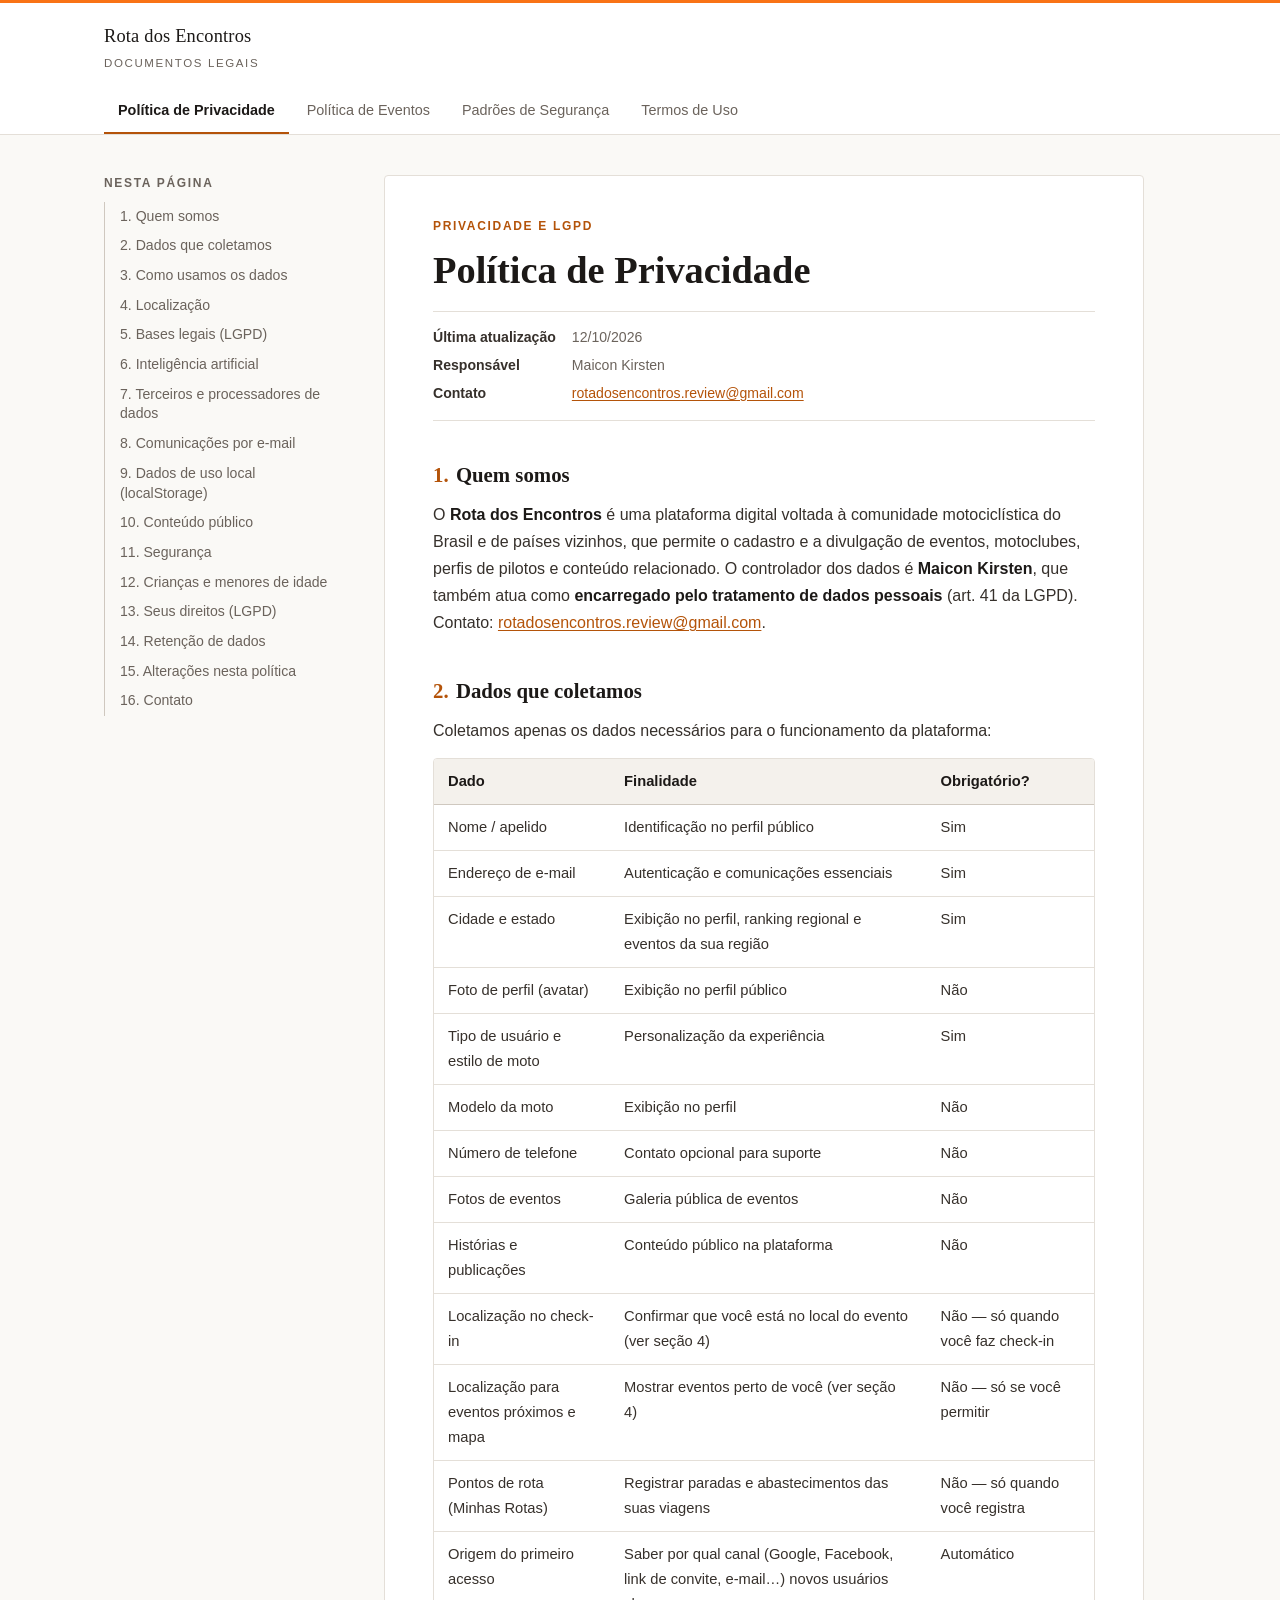
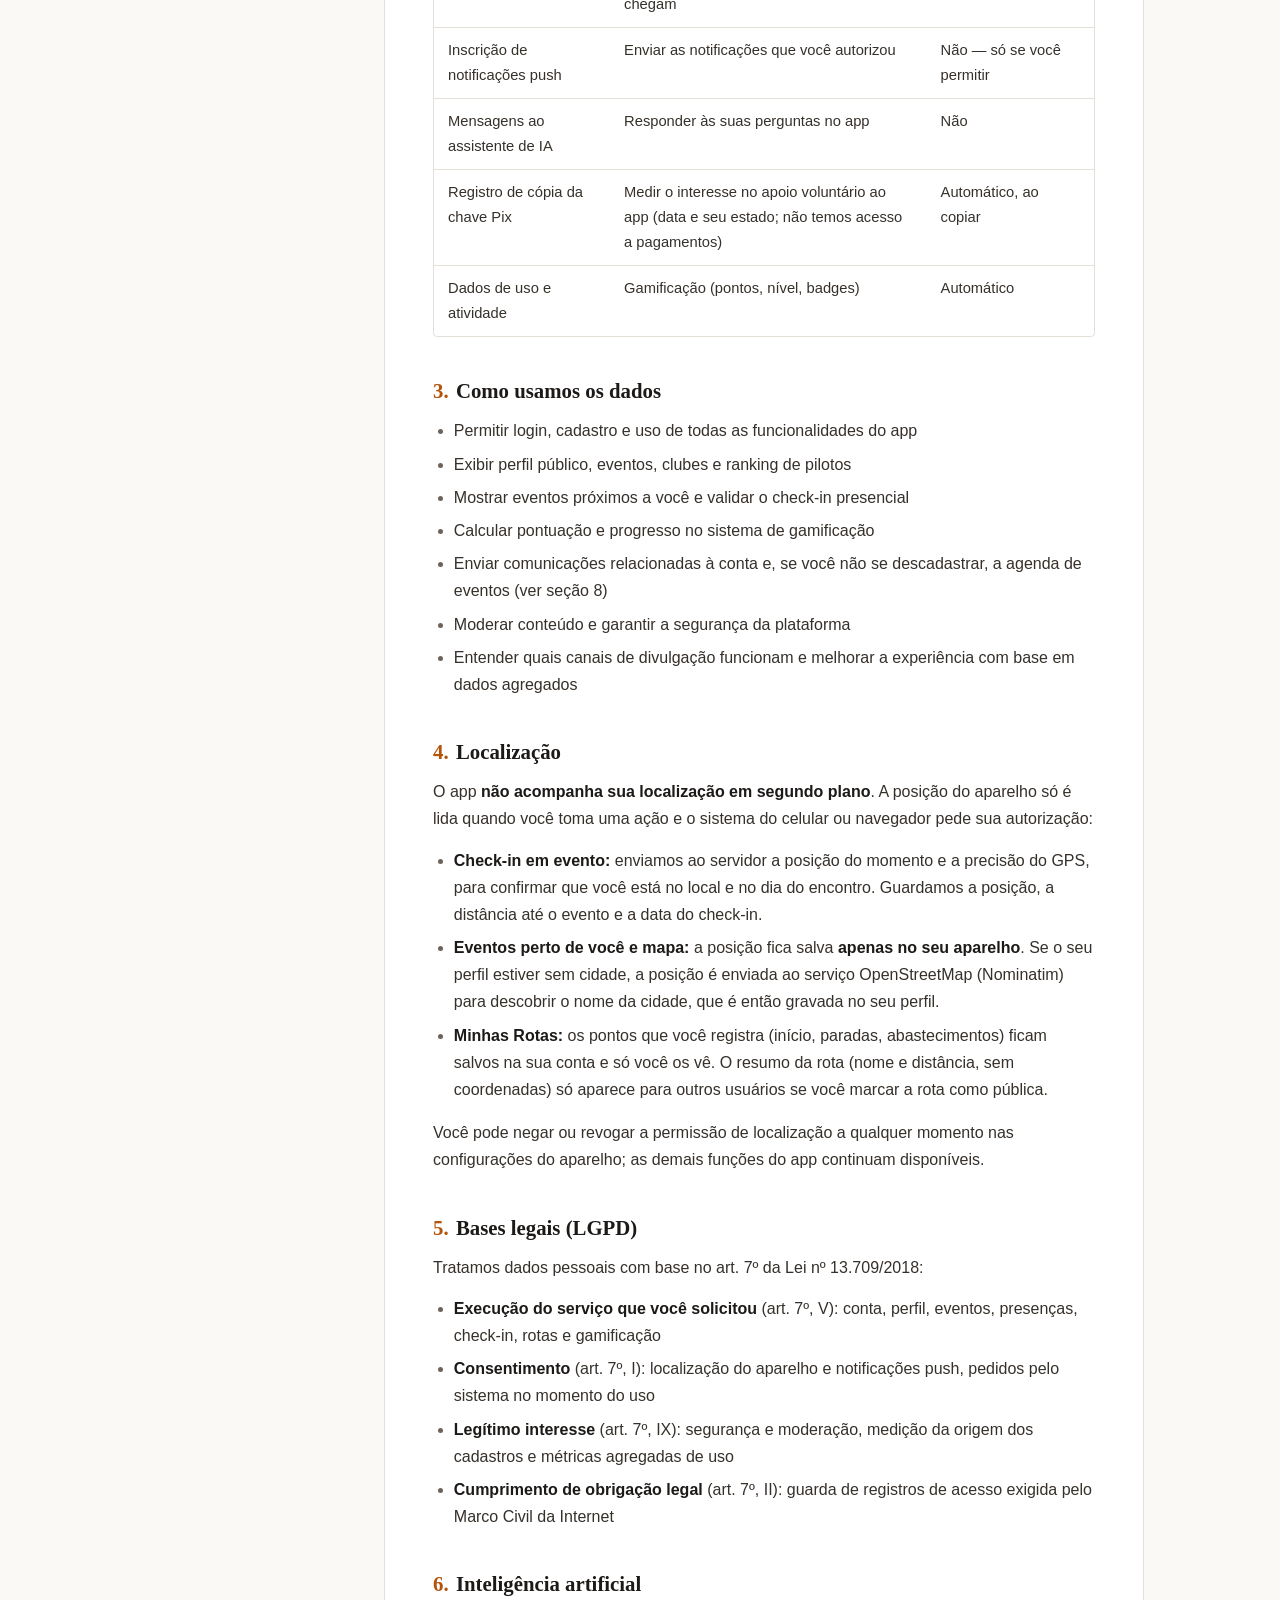
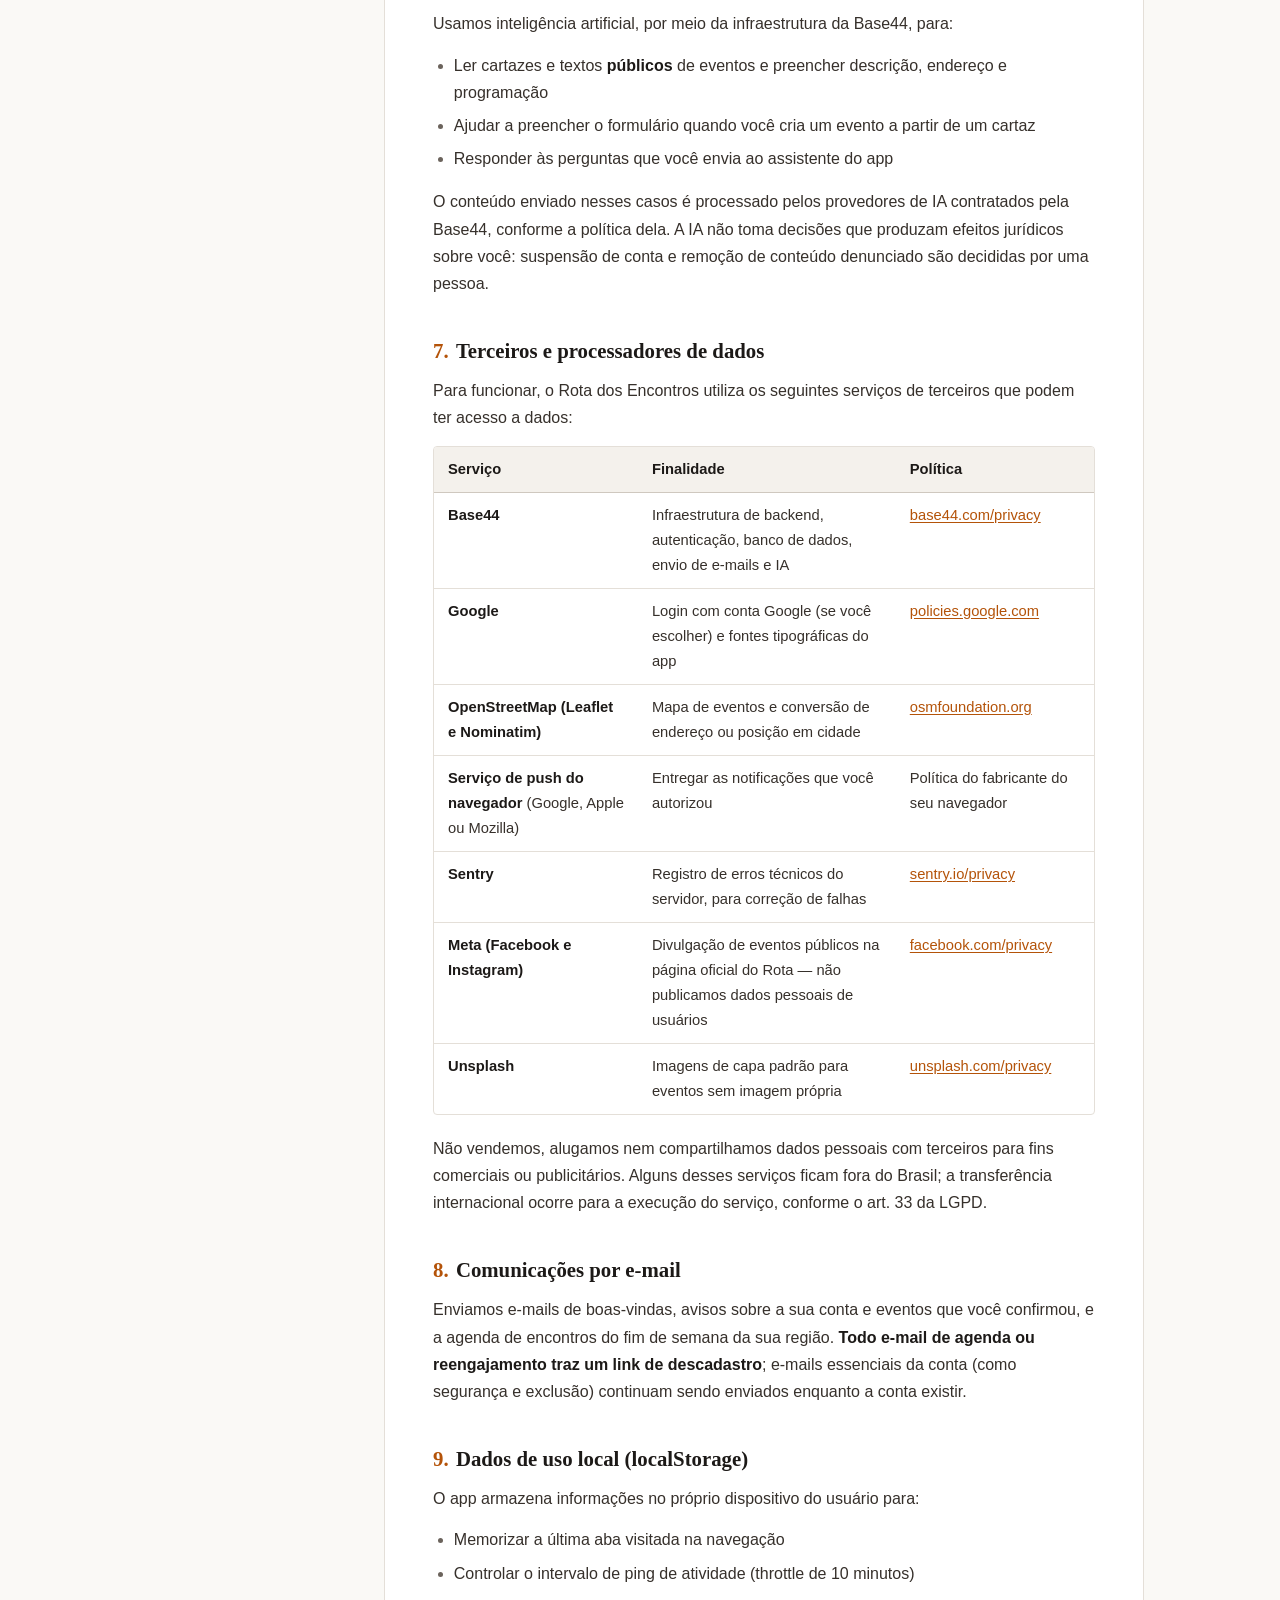
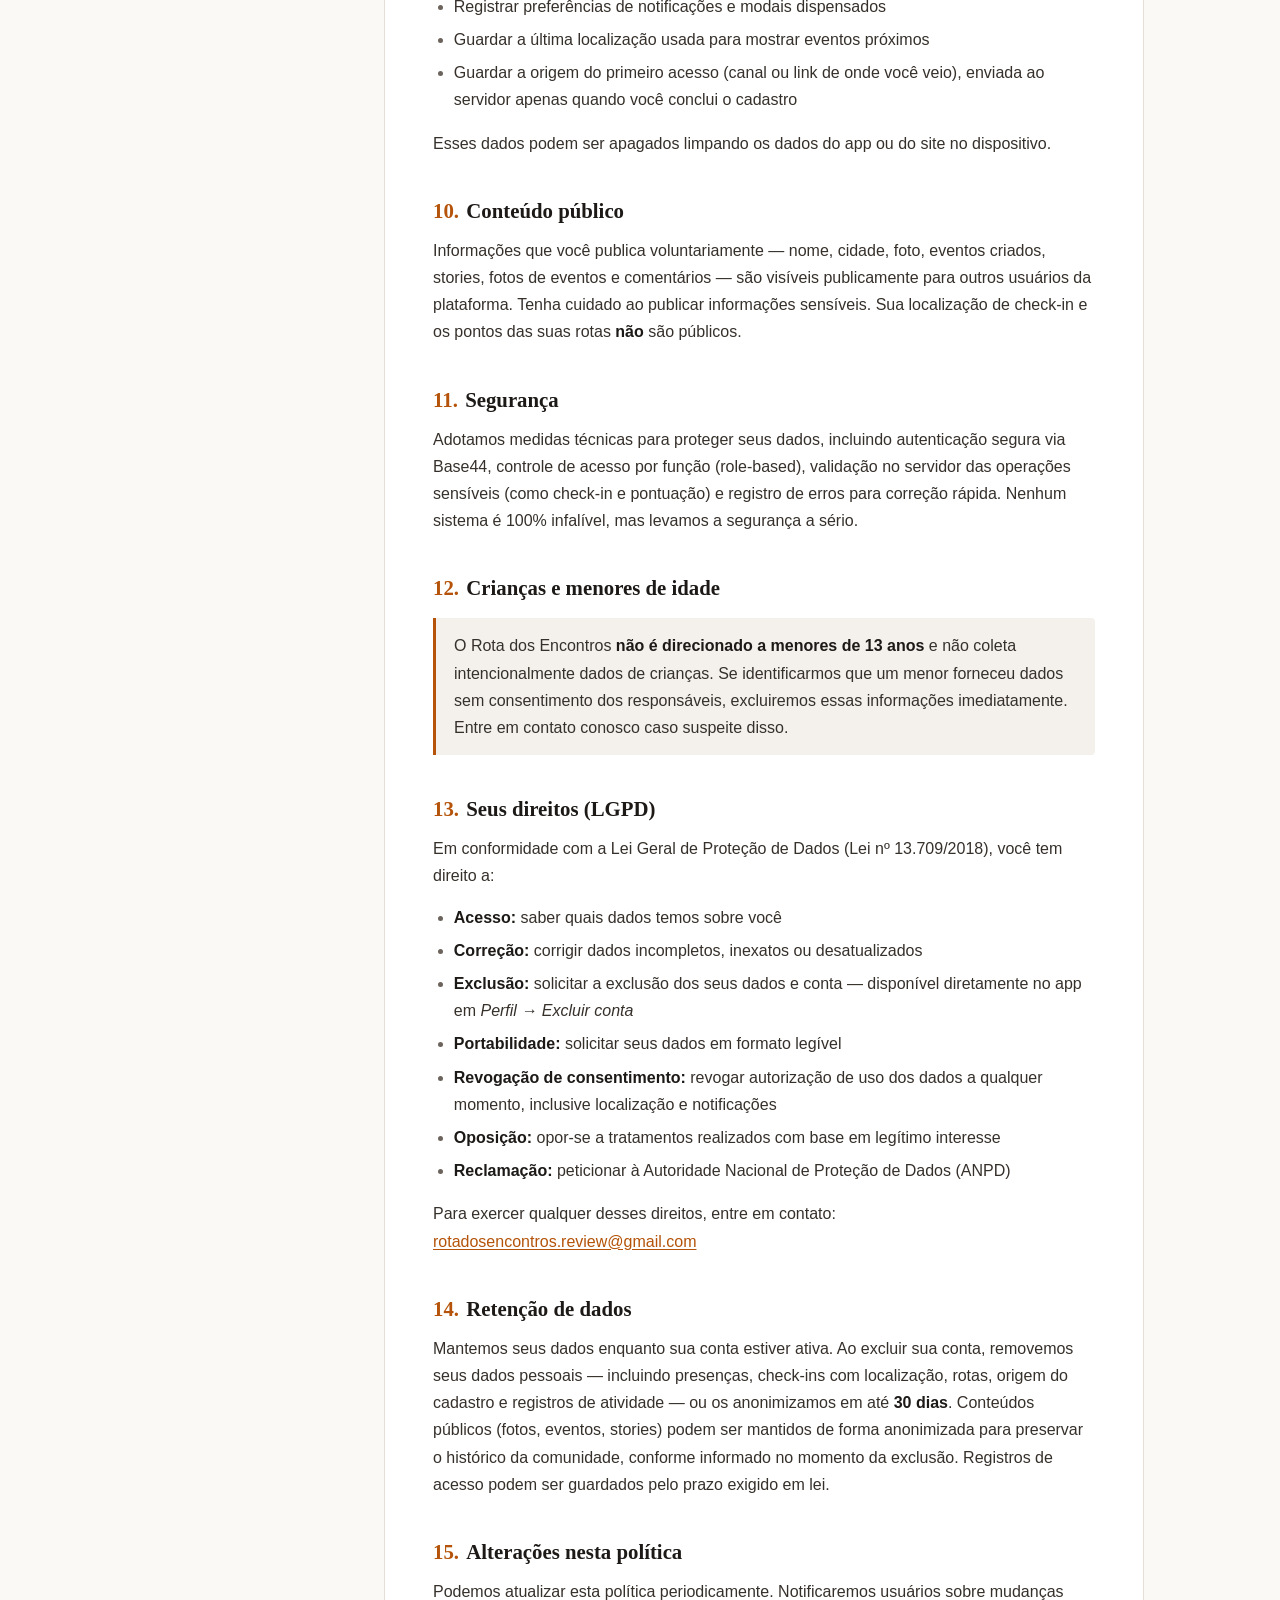
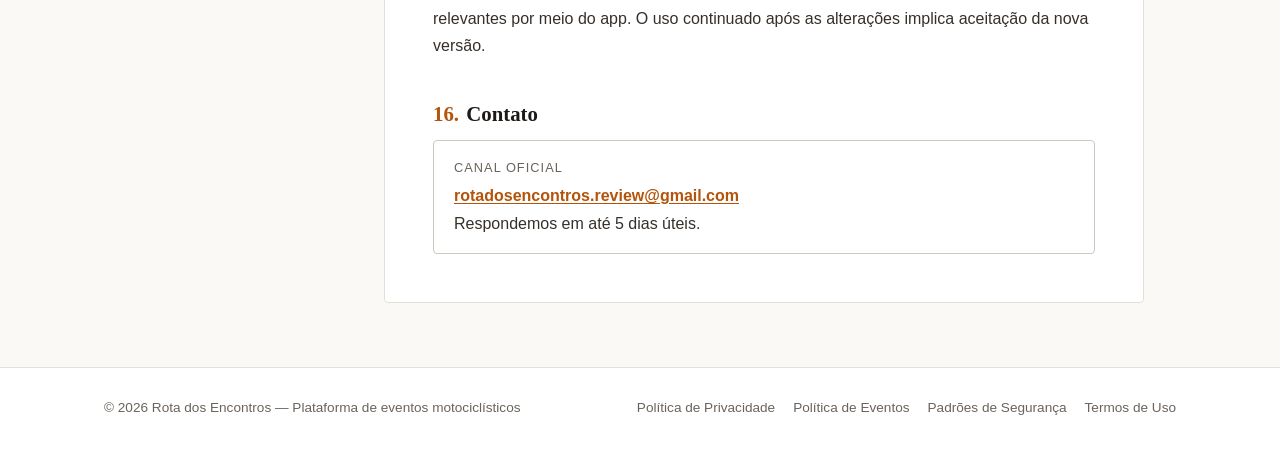
==== commit 118766e5: "Política de Privacidade atualizada (12/10/2026) Passa a descrever o que o app faz hoje: - novas seçõ" ====
--- a/index.html
+++ b/index.html
@@ -30,15 +30,19 @@
         <li><a href="#s1">1. Quem somos</a></li>
         <li><a href="#s2">2. Dados que coletamos</a></li>
         <li><a href="#s3">3. Como usamos os dados</a></li>
-        <li><a href="#s4">4. Terceiros e processadores de dados</a></li>
-        <li><a href="#s5">5. Dados de uso local (localStorage)</a></li>
-        <li><a href="#s6">6. Conteúdo público</a></li>
-        <li><a href="#s7">7. Segurança</a></li>
-        <li><a href="#s8">8. Crianças e menores de idade</a></li>
-        <li><a href="#s9">9. Seus direitos (LGPD)</a></li>
-        <li><a href="#s10">10. Retenção de dados</a></li>
-        <li><a href="#s11">11. Alterações nesta política</a></li>
-        <li><a href="#s12">12. Contato</a></li>
+        <li><a href="#s4">4. Localização</a></li>
+        <li><a href="#s5">5. Bases legais (LGPD)</a></li>
+        <li><a href="#s6">6. Inteligência artificial</a></li>
+        <li><a href="#s7">7. Terceiros e processadores de dados</a></li>
+        <li><a href="#s8">8. Comunicações por e-mail</a></li>
+        <li><a href="#s9">9. Dados de uso local (localStorage)</a></li>
+        <li><a href="#s10">10. Conteúdo público</a></li>
+        <li><a href="#s11">11. Segurança</a></li>
+        <li><a href="#s12">12. Crianças e menores de idade</a></li>
+        <li><a href="#s13">13. Seus direitos (LGPD)</a></li>
+        <li><a href="#s14">14. Retenção de dados</a></li>
+        <li><a href="#s15">15. Alterações nesta política</a></li>
+        <li><a href="#s16">16. Contato</a></li>
       </ol>
     </details>
   </aside>
@@ -47,68 +51,88 @@
     <p class="tipo-doc">Privacidade e LGPD</p>
     <h1>Política de Privacidade</h1>
     <dl class="meta">
-      <dt>Última atualização</dt><dd>24/02/2026</dd>
+      <dt>Última atualização</dt><dd>12/10/2026</dd>
       <dt>Responsável</dt><dd>Maicon Kirsten</dd>
       <dt>Contato</dt><dd><a href="mailto:rotadosencontros.review@gmail.com">rotadosencontros.review@gmail.com</a></dd>
     </dl>
 
     <section aria-labelledby="s1">
       <h2 id="s1"><span class="num">1.</span>Quem somos</h2>
-      <p>O <strong>Rota dos Encontros</strong> é uma plataforma digital voltada à comunidade motociclística brasileira, que permite o cadastro e divulgação de eventos, motoclubes, perfis de pilotos e conteúdo relacionado. O responsável pelo tratamento dos dados é <strong>Maicon Kirsten</strong>, contato: <a href="mailto:rotadosencontros.review@gmail.com">rotadosencontros.review@gmail.com</a>.</p>
+      <p>O <strong>Rota dos Encontros</strong> é uma plataforma digital voltada à comunidade motociclística do Brasil e de países vizinhos, que permite o cadastro e a divulgação de eventos, motoclubes, perfis de pilotos e conteúdo relacionado. O controlador dos dados é <strong>Maicon Kirsten</strong>, que também atua como <strong>encarregado pelo tratamento de dados pessoais</strong> (art. 41 da LGPD). Contato: <a href="mailto:rotadosencontros.review@gmail.com">rotadosencontros.review@gmail.com</a>.</p>
     </section>
 
     <section aria-labelledby="s2">
       <h2 id="s2"><span class="num">2.</span>Dados que coletamos</h2>
-      <p>Coletamos apenas os dados necessários para o funcionamento da plataforma:</p><div class="tabela"><table><thead><tr><th>Dado</th><th>Finalidade</th><th>Obrigatório?</th></tr></thead><tbody><tr><td>Nome / apelido</td><td>Identificação no perfil público</td><td>Sim</td></tr><tr><td>Endereço de e-mail</td><td>Autenticação e comunicações essenciais</td><td>Sim</td></tr><tr><td>Cidade e estado</td><td>Exibição no perfil e ranking regional</td><td>Sim</td></tr><tr><td>Foto de perfil (avatar)</td><td>Exibição no perfil público</td><td>Não</td></tr><tr><td>Tipo de usuário e estilo de moto</td><td>Personalização da experiência</td><td>Sim</td></tr><tr><td>Modelo da moto</td><td>Exibição no perfil</td><td>Não</td></tr><tr><td>Número de telefone</td><td>Contato opcional para suporte</td><td>Não</td></tr><tr><td>Fotos de eventos</td><td>Galeria pública de eventos</td><td>Não</td></tr><tr><td>Histórias e publicações</td><td>Conteúdo público na plataforma</td><td>Não</td></tr><tr><td>Dados de uso e atividade</td><td>Gamificação (pontos, nível, badges)</td><td>Automático</td></tr></tbody></table></div>
+      <p>Coletamos apenas os dados necessários para o funcionamento da plataforma:</p><div class="tabela"><table><thead><tr><th>Dado</th><th>Finalidade</th><th>Obrigatório?</th></tr></thead><tbody><tr><td>Nome / apelido</td><td>Identificação no perfil público</td><td>Sim</td></tr><tr><td>Endereço de e-mail</td><td>Autenticação e comunicações essenciais</td><td>Sim</td></tr><tr><td>Cidade e estado</td><td>Exibição no perfil, ranking regional e eventos da sua região</td><td>Sim</td></tr><tr><td>Foto de perfil (avatar)</td><td>Exibição no perfil público</td><td>Não</td></tr><tr><td>Tipo de usuário e estilo de moto</td><td>Personalização da experiência</td><td>Sim</td></tr><tr><td>Modelo da moto</td><td>Exibição no perfil</td><td>Não</td></tr><tr><td>Número de telefone</td><td>Contato opcional para suporte</td><td>Não</td></tr><tr><td>Fotos de eventos</td><td>Galeria pública de eventos</td><td>Não</td></tr><tr><td>Histórias e publicações</td><td>Conteúdo público na plataforma</td><td>Não</td></tr><tr><td>Localização no check-in</td><td>Confirmar que você está no local do evento (ver seção 4)</td><td>Não — só quando você faz check-in</td></tr><tr><td>Localização para eventos próximos e mapa</td><td>Mostrar eventos perto de você (ver seção 4)</td><td>Não — só se você permitir</td></tr><tr><td>Pontos de rota (Minhas Rotas)</td><td>Registrar paradas e abastecimentos das suas viagens</td><td>Não — só quando você registra</td></tr><tr><td>Origem do primeiro acesso</td><td>Saber por qual canal (Google, Facebook, link de convite, e-mail…) novos usuários chegam</td><td>Automático</td></tr><tr><td>Inscrição de notificações push</td><td>Enviar as notificações que você autorizou</td><td>Não — só se você permitir</td></tr><tr><td>Mensagens ao assistente de IA</td><td>Responder às suas perguntas no app</td><td>Não</td></tr><tr><td>Registro de cópia da chave Pix</td><td>Medir o interesse no apoio voluntário ao app (data e seu estado; não temos acesso a pagamentos)</td><td>Automático, ao copiar</td></tr><tr><td>Dados de uso e atividade</td><td>Gamificação (pontos, nível, badges)</td><td>Automático</td></tr></tbody></table></div>
     </section>
 
     <section aria-labelledby="s3">
       <h2 id="s3"><span class="num">3.</span>Como usamos os dados</h2>
-      <ul><li>Permitir login, cadastro e uso de todas as funcionalidades do app</li><li>Exibir perfil público, eventos, clubes e ranking de pilotos</li><li>Calcular pontuação e progresso no sistema de gamificação</li><li>Enviar comunicações essenciais relacionadas à conta</li><li>Moderar conteúdo e garantir a segurança da plataforma</li><li>Melhorar a experiência com base em dados agregados e anônimos</li></ul>
+      <ul><li>Permitir login, cadastro e uso de todas as funcionalidades do app</li><li>Exibir perfil público, eventos, clubes e ranking de pilotos</li><li>Mostrar eventos próximos a você e validar o check-in presencial</li><li>Calcular pontuação e progresso no sistema de gamificação</li><li>Enviar comunicações relacionadas à conta e, se você não se descadastrar, a agenda de eventos (ver seção 8)</li><li>Moderar conteúdo e garantir a segurança da plataforma</li><li>Entender quais canais de divulgação funcionam e melhorar a experiência com base em dados agregados</li></ul>
     </section>
 
     <section aria-labelledby="s4">
-      <h2 id="s4"><span class="num">4.</span>Terceiros e processadores de dados</h2>
-      <p>Para funcionar, o Rota dos Encontros utiliza os seguintes serviços de terceiros que podem ter acesso a dados:</p><div class="tabela"><table><thead><tr><th>Serviço</th><th>Finalidade</th><th>Política</th></tr></thead><tbody><tr><td><strong>Base44</strong></td><td>Infraestrutura de backend, autenticação e banco de dados</td><td><a href="https://base44.com/privacy" target="_blank" rel="noopener">base44.com/privacy</a></td></tr><tr><td><strong>Google Fonts</strong></td><td>Carregamento de fontes tipográficas (Bebas Neue, Oswald)</td><td><a href="https://policies.google.com/privacy" target="_blank" rel="noopener">policies.google.com</a></td></tr><tr><td><strong>Unsplash</strong></td><td>Imagens de capa padrão para eventos sem imagem própria</td><td><a href="https://unsplash.com/privacy" target="_blank" rel="noopener">unsplash.com/privacy</a></td></tr><tr><td><strong>Leaflet / OpenStreetMap</strong></td><td>Exibição de mapa interativo de eventos</td><td><a href="https://wiki.osmfoundation.org/wiki/Privacy_Policy" target="_blank" rel="noopener">osmfoundation.org</a></td></tr></tbody></table></div><p>Não vendemos, alugamos nem compartilhamos dados pessoais com terceiros para fins comerciais ou publicitários.</p>
+      <h2 id="s4"><span class="num">4.</span>Localização</h2>
+      <p>O app <strong>não acompanha sua localização em segundo plano</strong>. A posição do aparelho só é lida quando você toma uma ação e o sistema do celular ou navegador pede sua autorização:</p><ul><li><strong>Check-in em evento:</strong> enviamos ao servidor a posição do momento e a precisão do GPS, para confirmar que você está no local e no dia do encontro. Guardamos a posição, a distância até o evento e a data do check-in.</li><li><strong>Eventos perto de você e mapa:</strong> a posição fica salva <strong>apenas no seu aparelho</strong>. Se o seu perfil estiver sem cidade, a posição é enviada ao serviço OpenStreetMap (Nominatim) para descobrir o nome da cidade, que é então gravada no seu perfil.</li><li><strong>Minhas Rotas:</strong> os pontos que você registra (início, paradas, abastecimentos) ficam salvos na sua conta e só você os vê. O resumo da rota (nome e distância, sem coordenadas) só aparece para outros usuários se você marcar a rota como pública.</li></ul><p>Você pode negar ou revogar a permissão de localização a qualquer momento nas configurações do aparelho; as demais funções do app continuam disponíveis.</p>
     </section>
 
     <section aria-labelledby="s5">
-      <h2 id="s5"><span class="num">5.</span>Dados de uso local (localStorage)</h2>
-      <p>O app armazena preferências locais no dispositivo do usuário (sem envio a servidores externos) para:</p><ul><li>Memorizar a última aba visitada na navegação</li><li>Controlar o intervalo de ping de atividade (throttle de 10 minutos)</li><li>Registrar preferências de notificações e modais dispensados</li></ul><p>Esses dados não contêm informações pessoais identificáveis e podem ser apagados limpando os dados do app no dispositivo.</p>
+      <h2 id="s5"><span class="num">5.</span>Bases legais (LGPD)</h2>
+      <p>Tratamos dados pessoais com base no art. 7º da Lei nº 13.709/2018:</p><ul><li><strong>Execução do serviço que você solicitou</strong> (art. 7º, V): conta, perfil, eventos, presenças, check-in, rotas e gamificação</li><li><strong>Consentimento</strong> (art. 7º, I): localização do aparelho e notificações push, pedidos pelo sistema no momento do uso</li><li><strong>Legítimo interesse</strong> (art. 7º, IX): segurança e moderação, medição da origem dos cadastros e métricas agregadas de uso</li><li><strong>Cumprimento de obrigação legal</strong> (art. 7º, II): guarda de registros de acesso exigida pelo Marco Civil da Internet</li></ul>
     </section>
 
     <section aria-labelledby="s6">
-      <h2 id="s6"><span class="num">6.</span>Conteúdo público</h2>
-      <p>Informações que você publica voluntariamente — nome, cidade, foto, eventos criados, stories, fotos de eventos e comentários — são visíveis publicamente para outros usuários da plataforma. Tenha cuidado ao publicar informações sensíveis.</p>
+      <h2 id="s6"><span class="num">6.</span>Inteligência artificial</h2>
+      <p>Usamos inteligência artificial, por meio da infraestrutura da Base44, para:</p><ul><li>Ler cartazes e textos <strong>públicos</strong> de eventos e preencher descrição, endereço e programação</li><li>Ajudar a preencher o formulário quando você cria um evento a partir de um cartaz</li><li>Responder às perguntas que você envia ao assistente do app</li></ul><p>O conteúdo enviado nesses casos é processado pelos provedores de IA contratados pela Base44, conforme a política dela. A IA não toma decisões que produzam efeitos jurídicos sobre você: suspensão de conta e remoção de conteúdo denunciado são decididas por uma pessoa.</p>
     </section>
 
     <section aria-labelledby="s7">
-      <h2 id="s7"><span class="num">7.</span>Segurança</h2>
-      <p>Adotamos medidas técnicas para proteger seus dados, incluindo autenticação segura via Base44, controle de acesso por função (role-based), e verificações de autenticidade em todas as operações sensíveis. Nenhum sistema é 100% infalível, mas levamos a segurança a sério.</p>
+      <h2 id="s7"><span class="num">7.</span>Terceiros e processadores de dados</h2>
+      <p>Para funcionar, o Rota dos Encontros utiliza os seguintes serviços de terceiros que podem ter acesso a dados:</p><div class="tabela"><table><thead><tr><th>Serviço</th><th>Finalidade</th><th>Política</th></tr></thead><tbody><tr><td><strong>Base44</strong></td><td>Infraestrutura de backend, autenticação, banco de dados, envio de e-mails e IA</td><td><a href="https://base44.com/privacy" target="_blank" rel="noopener">base44.com/privacy</a></td></tr><tr><td><strong>Google</strong></td><td>Login com conta Google (se você escolher) e fontes tipográficas do app</td><td><a href="https://policies.google.com/privacy" target="_blank" rel="noopener">policies.google.com</a></td></tr><tr><td><strong>OpenStreetMap (Leaflet e Nominatim)</strong></td><td>Mapa de eventos e conversão de endereço ou posição em cidade</td><td><a href="https://wiki.osmfoundation.org/wiki/Privacy_Policy" target="_blank" rel="noopener">osmfoundation.org</a></td></tr><tr><td><strong>Serviço de push do navegador</strong> (Google, Apple ou Mozilla)</td><td>Entregar as notificações que você autorizou</td><td>Política do fabricante do seu navegador</td></tr><tr><td><strong>Sentry</strong></td><td>Registro de erros técnicos do servidor, para correção de falhas</td><td><a href="https://sentry.io/privacy/" target="_blank" rel="noopener">sentry.io/privacy</a></td></tr><tr><td><strong>Meta (Facebook e Instagram)</strong></td><td>Divulgação de eventos públicos na página oficial do Rota — não publicamos dados pessoais de usuários</td><td><a href="https://www.facebook.com/privacy/policy" target="_blank" rel="noopener">facebook.com/privacy</a></td></tr><tr><td><strong>Unsplash</strong></td><td>Imagens de capa padrão para eventos sem imagem própria</td><td><a href="https://unsplash.com/privacy" target="_blank" rel="noopener">unsplash.com/privacy</a></td></tr></tbody></table></div><p>Não vendemos, alugamos nem compartilhamos dados pessoais com terceiros para fins comerciais ou publicitários. Alguns desses serviços ficam fora do Brasil; a transferência internacional ocorre para a execução do serviço, conforme o art. 33 da LGPD.</p>
     </section>
 
     <section aria-labelledby="s8">
-      <h2 id="s8"><span class="num">8.</span>Crianças e menores de idade</h2>
+      <h2 id="s8"><span class="num">8.</span>Comunicações por e-mail</h2>
+      <p>Enviamos e-mails de boas-vindas, avisos sobre a sua conta e eventos que você confirmou, e a agenda de encontros do fim de semana da sua região. <strong>Todo e-mail de agenda ou reengajamento traz um link de descadastro</strong>; e-mails essenciais da conta (como segurança e exclusão) continuam sendo enviados enquanto a conta existir.</p>
+    </section>
+
+    <section aria-labelledby="s9">
+      <h2 id="s9"><span class="num">9.</span>Dados de uso local (localStorage)</h2>
+      <p>O app armazena informações no próprio dispositivo do usuário para:</p><ul><li>Memorizar a última aba visitada na navegação</li><li>Controlar o intervalo de ping de atividade (throttle de 10 minutos)</li><li>Registrar preferências de notificações e modais dispensados</li><li>Guardar a última localização usada para mostrar eventos próximos</li><li>Guardar a origem do primeiro acesso (canal ou link de onde você veio), enviada ao servidor apenas quando você conclui o cadastro</li></ul><p>Esses dados podem ser apagados limpando os dados do app ou do site no dispositivo.</p>
+    </section>
+
+    <section aria-labelledby="s10">
+      <h2 id="s10"><span class="num">10.</span>Conteúdo público</h2>
+      <p>Informações que você publica voluntariamente — nome, cidade, foto, eventos criados, stories, fotos de eventos e comentários — são visíveis publicamente para outros usuários da plataforma. Tenha cuidado ao publicar informações sensíveis. Sua localização de check-in e os pontos das suas rotas <strong>não</strong> são públicos.</p>
+    </section>
+
+    <section aria-labelledby="s11">
+      <h2 id="s11"><span class="num">11.</span>Segurança</h2>
+      <p>Adotamos medidas técnicas para proteger seus dados, incluindo autenticação segura via Base44, controle de acesso por função (role-based), validação no servidor das operações sensíveis (como check-in e pontuação) e registro de erros para correção rápida. Nenhum sistema é 100% infalível, mas levamos a segurança a sério.</p>
+    </section>
+
+    <section aria-labelledby="s12">
+      <h2 id="s12"><span class="num">12.</span>Crianças e menores de idade</h2>
       <div class="nota"><p>O Rota dos Encontros <strong>não é direcionado a menores de 13 anos</strong> e não coleta intencionalmente dados de crianças. Se identificarmos que um menor forneceu dados sem consentimento dos responsáveis, excluiremos essas informações imediatamente. Entre em contato conosco caso suspeite disso.</p></div>
     </section>
 
-    <section aria-labelledby="s9">
-      <h2 id="s9"><span class="num">9.</span>Seus direitos (LGPD)</h2>
-      <p>Em conformidade com a Lei Geral de Proteção de Dados (Lei nº 13.709/2018), você tem direito a:</p><ul><li><strong>Acesso:</strong> saber quais dados temos sobre você</li><li><strong>Correção:</strong> corrigir dados incompletos, inexatos ou desatualizados</li><li><strong>Exclusão:</strong> solicitar a exclusão dos seus dados e conta — disponível diretamente no app em <em>Perfil → Excluir conta</em></li><li><strong>Portabilidade:</strong> solicitar seus dados em formato legível</li><li><strong>Revogação de consentimento:</strong> revogar autorização de uso dos dados a qualquer momento</li><li><strong>Oposição:</strong> opor-se a tratamentos realizados com base em legítimo interesse</li></ul><p>Para exercer qualquer desses direitos, entre em contato: <a href="mailto:rotadosencontros.review@gmail.com">rotadosencontros.review@gmail.com</a></p>
+    <section aria-labelledby="s13">
+      <h2 id="s13"><span class="num">13.</span>Seus direitos (LGPD)</h2>
+      <p>Em conformidade com a Lei Geral de Proteção de Dados (Lei nº 13.709/2018), você tem direito a:</p><ul><li><strong>Acesso:</strong> saber quais dados temos sobre você</li><li><strong>Correção:</strong> corrigir dados incompletos, inexatos ou desatualizados</li><li><strong>Exclusão:</strong> solicitar a exclusão dos seus dados e conta — disponível diretamente no app em <em>Perfil → Excluir conta</em></li><li><strong>Portabilidade:</strong> solicitar seus dados em formato legível</li><li><strong>Revogação de consentimento:</strong> revogar autorização de uso dos dados a qualquer momento, inclusive localização e notificações</li><li><strong>Oposição:</strong> opor-se a tratamentos realizados com base em legítimo interesse</li><li><strong>Reclamação:</strong> peticionar à Autoridade Nacional de Proteção de Dados (ANPD)</li></ul><p>Para exercer qualquer desses direitos, entre em contato: <a href="mailto:rotadosencontros.review@gmail.com">rotadosencontros.review@gmail.com</a></p>
     </section>
 
-    <section aria-labelledby="s10">
-      <h2 id="s10"><span class="num">10.</span>Retenção de dados</h2>
-      <p>Mantemos seus dados enquanto sua conta estiver ativa. Ao excluir sua conta, seus dados pessoais são removidos ou anonimizados em até <strong>30 dias</strong>. Conteúdos públicos (fotos, eventos, stories) podem ser mantidos de forma anonimizada para preservar o histórico da comunidade, conforme descrito no momento da exclusão.</p>
+    <section aria-labelledby="s14">
+      <h2 id="s14"><span class="num">14.</span>Retenção de dados</h2>
+      <p>Mantemos seus dados enquanto sua conta estiver ativa. Ao excluir sua conta, removemos seus dados pessoais — incluindo presenças, check-ins com localização, rotas, origem do cadastro e registros de atividade — ou os anonimizamos em até <strong>30 dias</strong>. Conteúdos públicos (fotos, eventos, stories) podem ser mantidos de forma anonimizada para preservar o histórico da comunidade, conforme informado no momento da exclusão. Registros de acesso podem ser guardados pelo prazo exigido em lei.</p>
     </section>
 
-    <section aria-labelledby="s11">
-      <h2 id="s11"><span class="num">11.</span>Alterações nesta política</h2>
+    <section aria-labelledby="s15">
+      <h2 id="s15"><span class="num">15.</span>Alterações nesta política</h2>
       <p>Podemos atualizar esta política periodicamente. Notificaremos usuários sobre mudanças relevantes por meio do app. O uso continuado após as alterações implica aceitação da nova versão.</p>
     </section>
 
-    <section aria-labelledby="s12">
-      <h2 id="s12"><span class="num">12.</span>Contato</h2>
+    <section aria-labelledby="s16">
+      <h2 id="s16"><span class="num">16.</span>Contato</h2>
       <div class="contato-bloco"><p class="rotulo">Canal oficial</p><p><strong><a href="mailto:rotadosencontros.review@gmail.com">rotadosencontros.review@gmail.com</a></strong><br>Respondemos em até 5 dias úteis.</p></div>
     </section>
   </main>
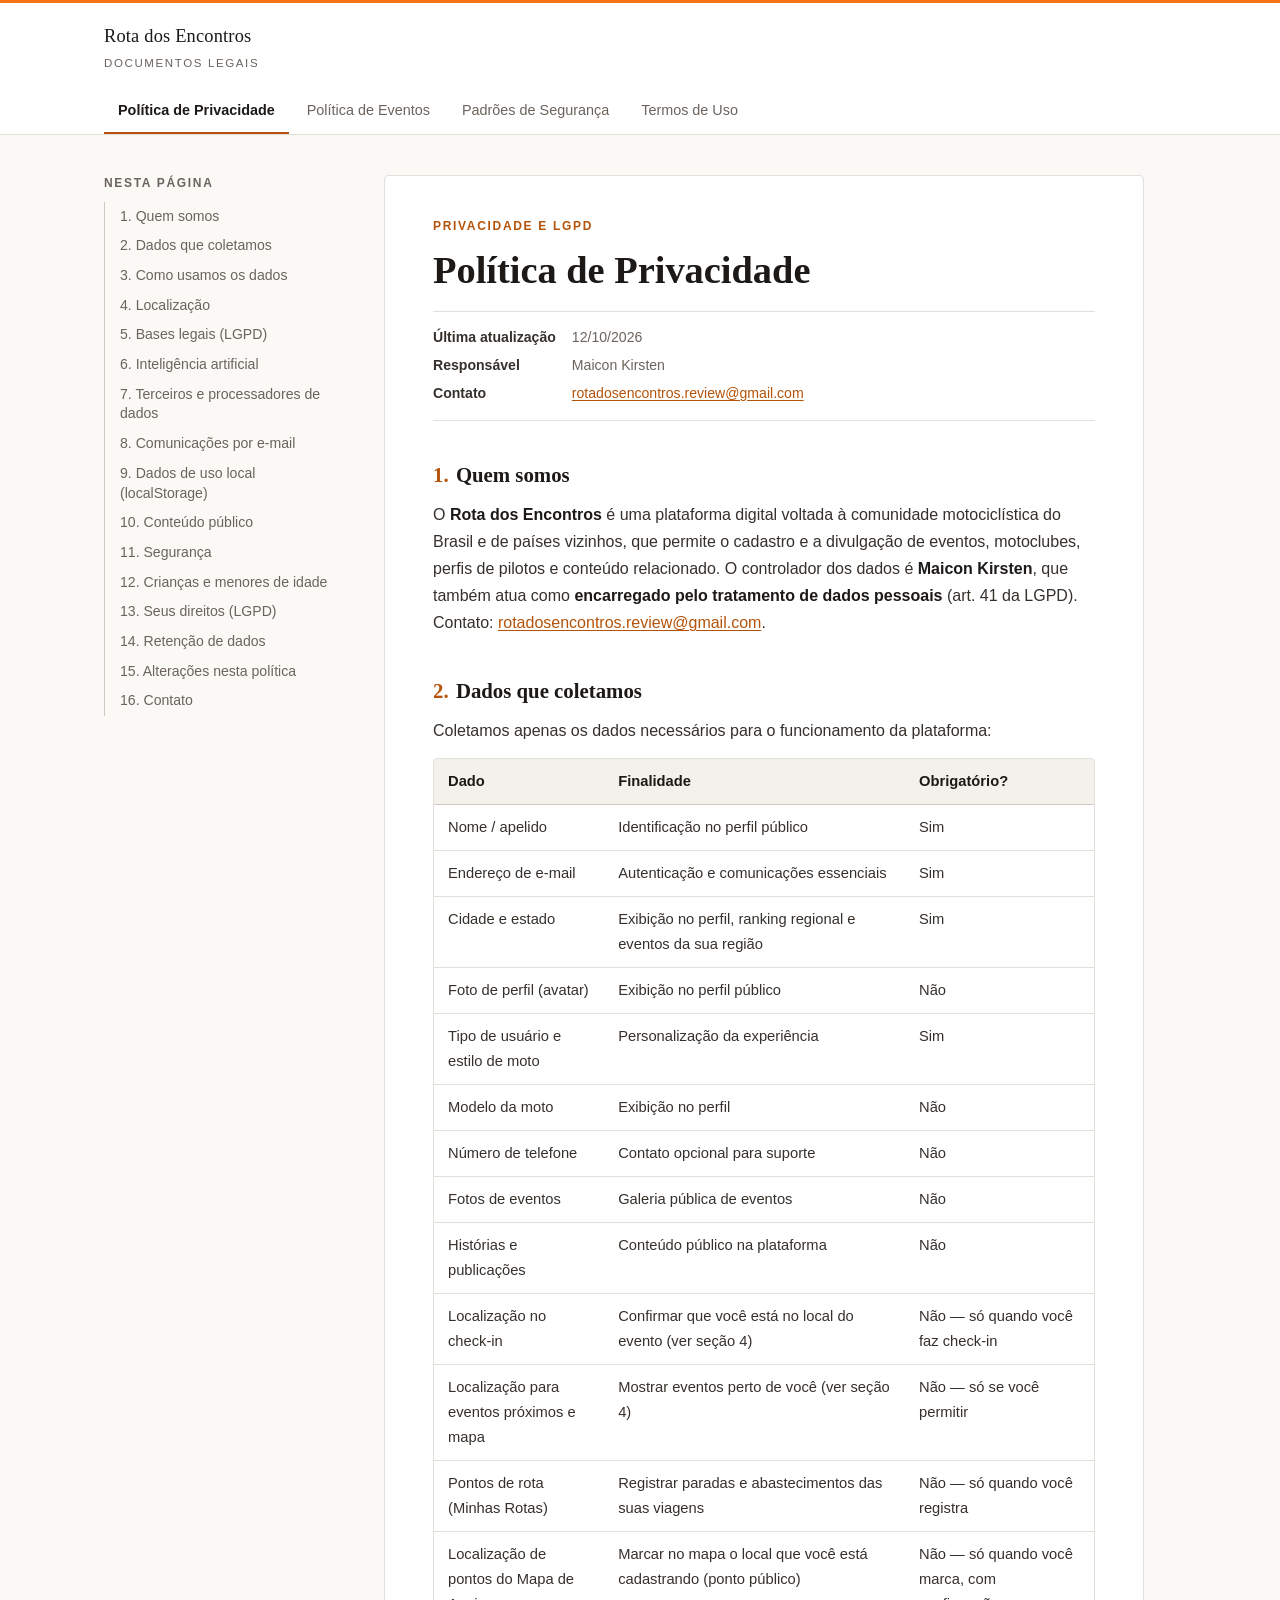
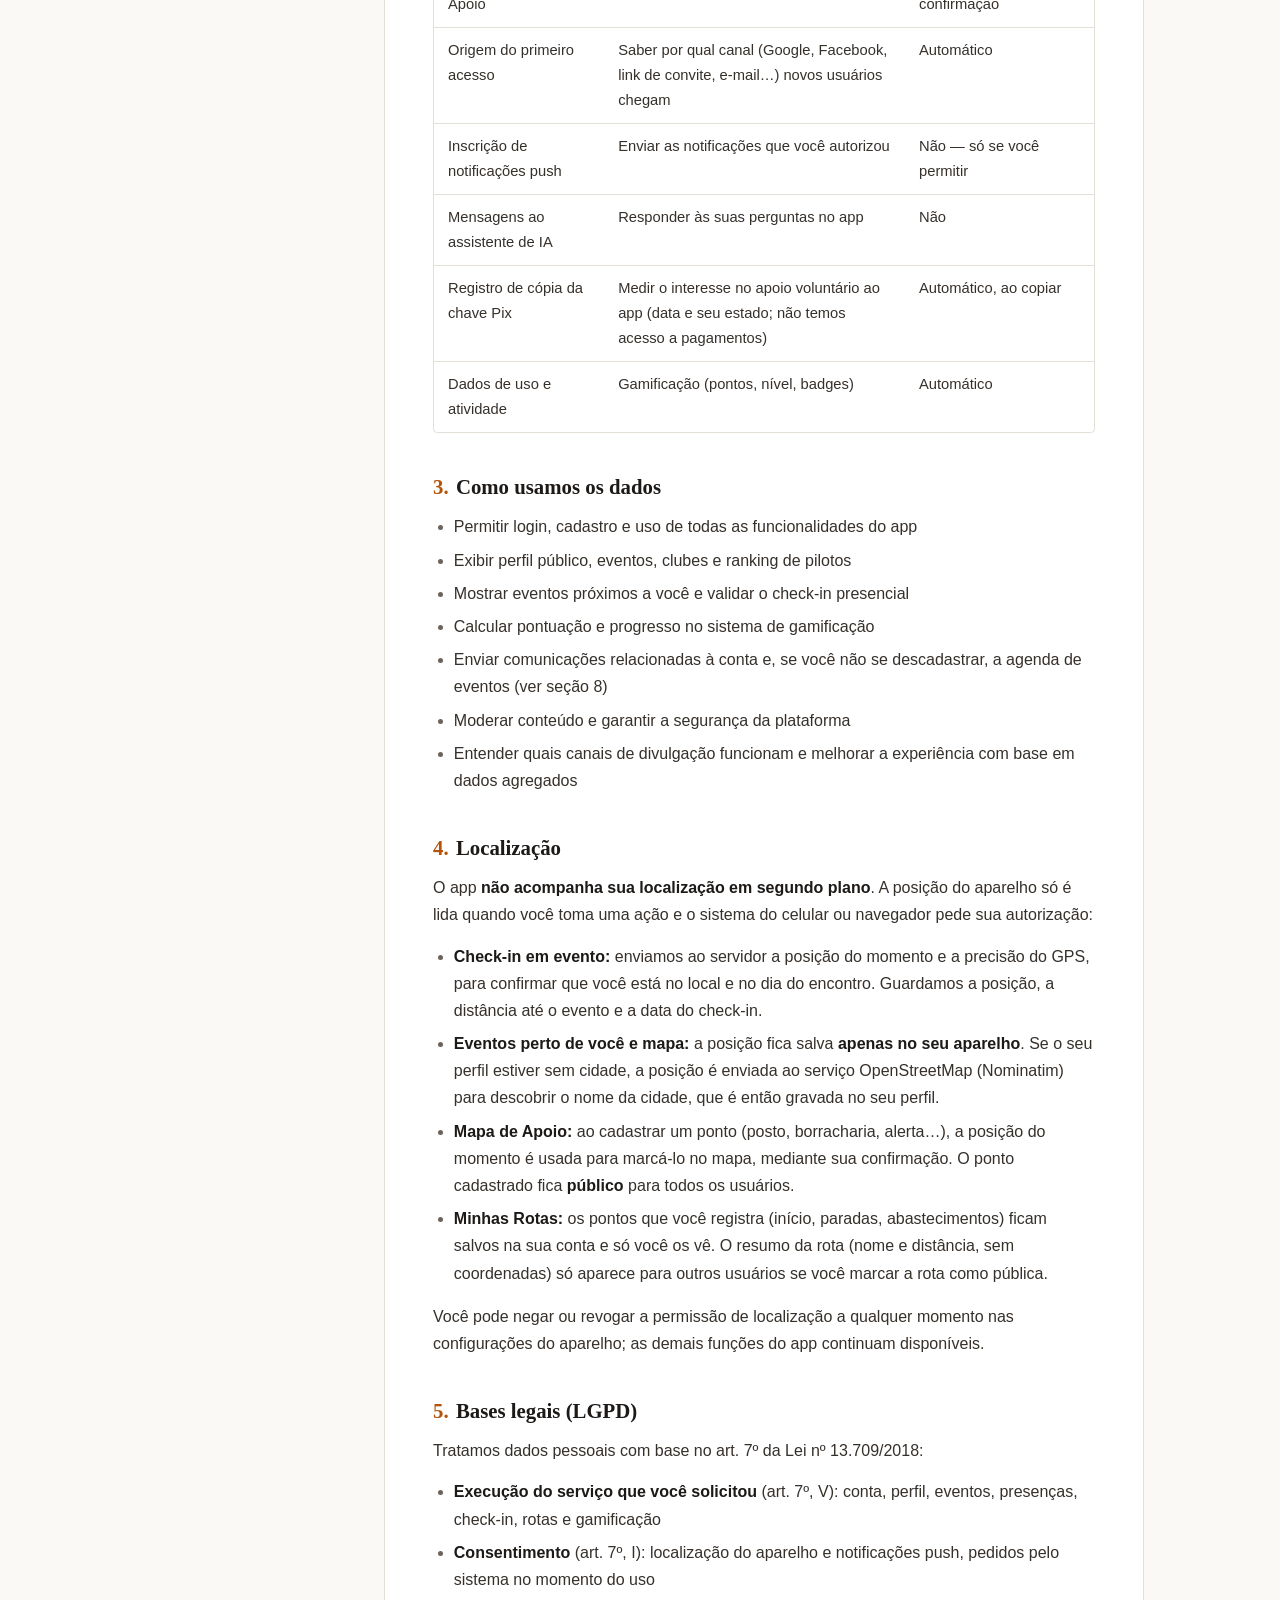
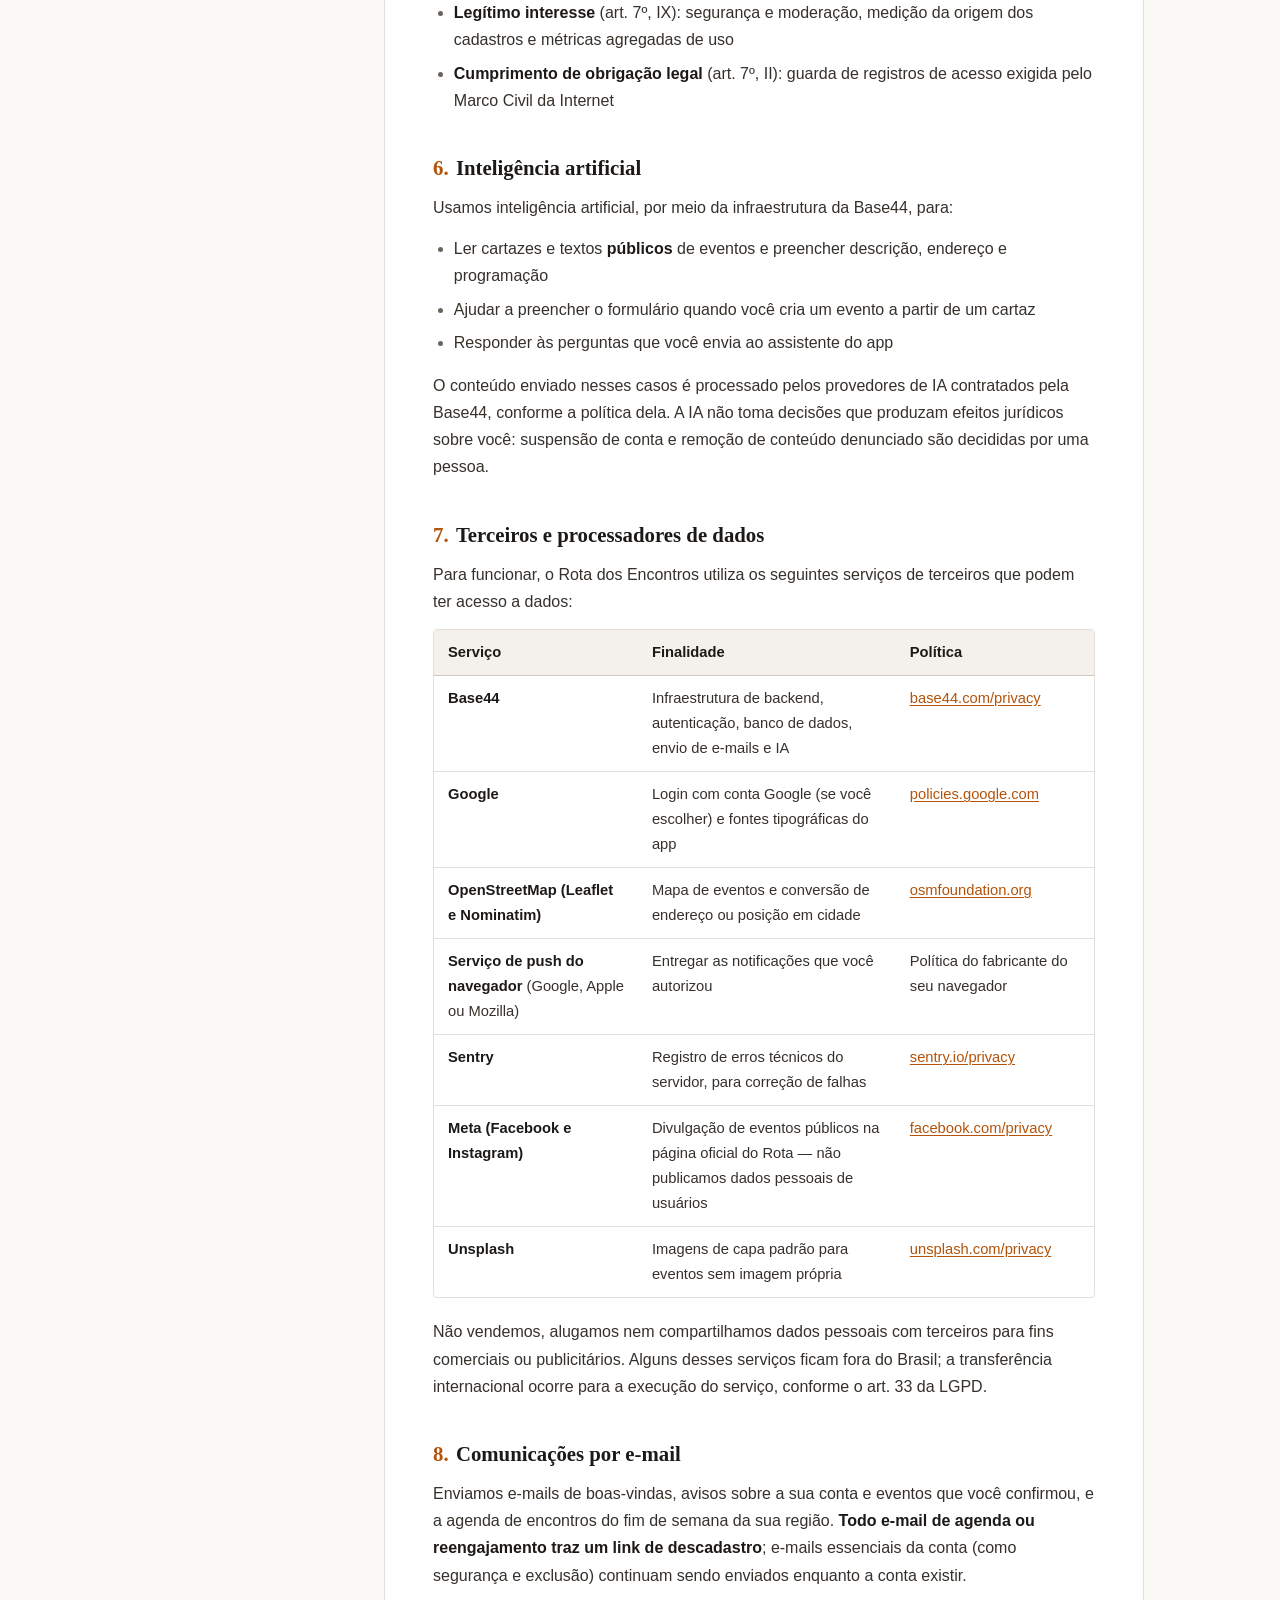
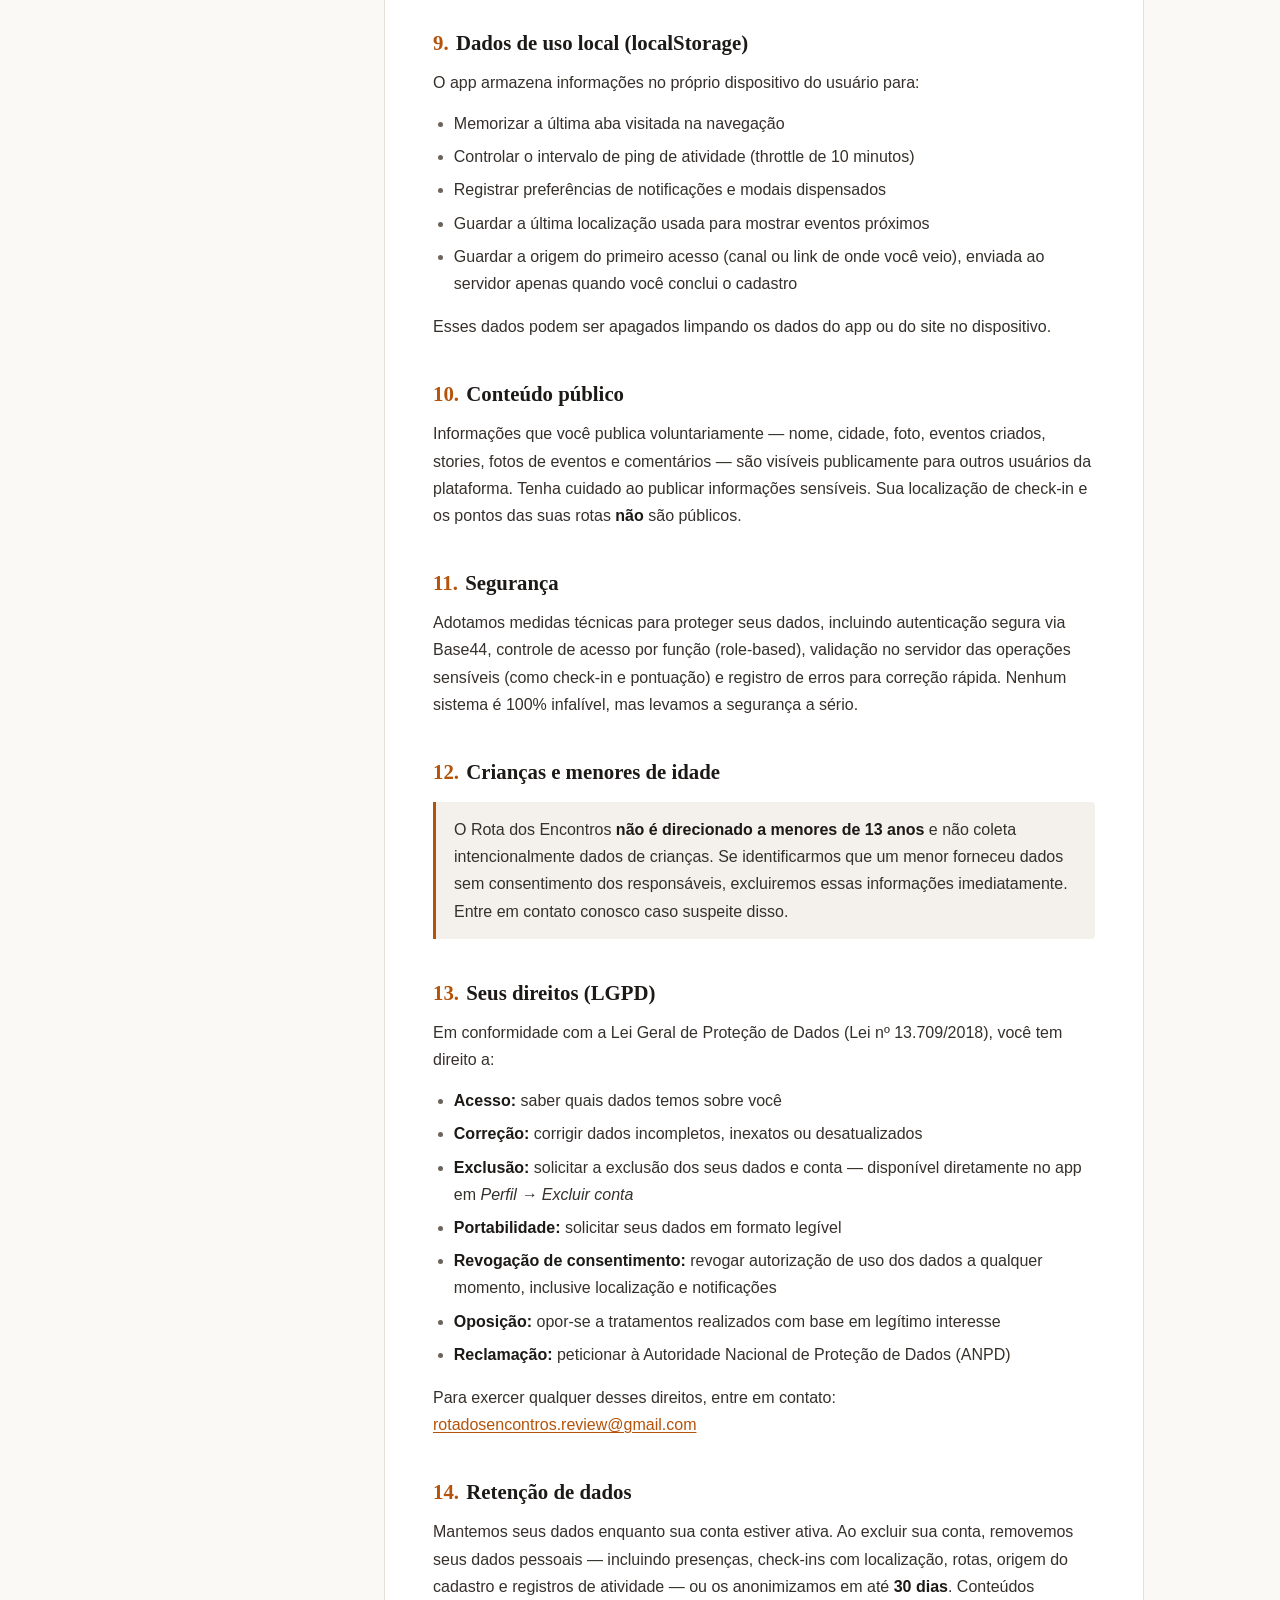
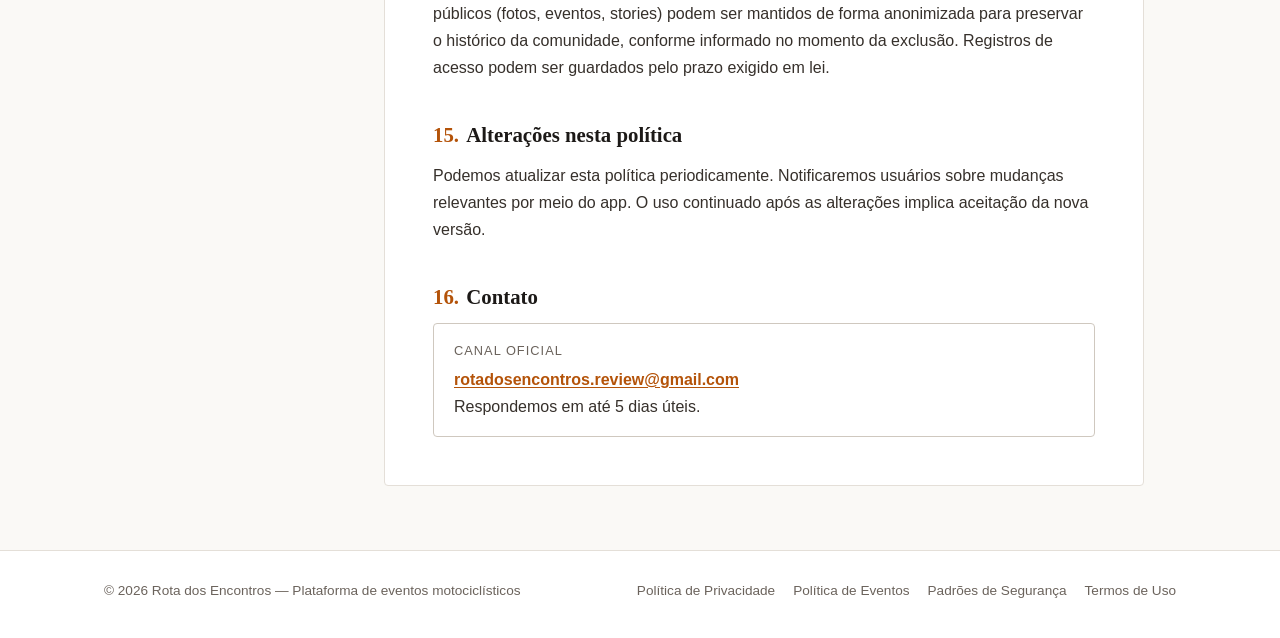
==== commit 254ccf1d: "Termos de Uso atualizados (12/10/2026) + Mapa de Apoio na Privacidade Termos: novas seções Assumir a" ====
--- a/index.html
+++ b/index.html
@@ -63,7 +63,7 @@
 
     <section aria-labelledby="s2">
       <h2 id="s2"><span class="num">2.</span>Dados que coletamos</h2>
-      <p>Coletamos apenas os dados necessários para o funcionamento da plataforma:</p><div class="tabela"><table><thead><tr><th>Dado</th><th>Finalidade</th><th>Obrigatório?</th></tr></thead><tbody><tr><td>Nome / apelido</td><td>Identificação no perfil público</td><td>Sim</td></tr><tr><td>Endereço de e-mail</td><td>Autenticação e comunicações essenciais</td><td>Sim</td></tr><tr><td>Cidade e estado</td><td>Exibição no perfil, ranking regional e eventos da sua região</td><td>Sim</td></tr><tr><td>Foto de perfil (avatar)</td><td>Exibição no perfil público</td><td>Não</td></tr><tr><td>Tipo de usuário e estilo de moto</td><td>Personalização da experiência</td><td>Sim</td></tr><tr><td>Modelo da moto</td><td>Exibição no perfil</td><td>Não</td></tr><tr><td>Número de telefone</td><td>Contato opcional para suporte</td><td>Não</td></tr><tr><td>Fotos de eventos</td><td>Galeria pública de eventos</td><td>Não</td></tr><tr><td>Histórias e publicações</td><td>Conteúdo público na plataforma</td><td>Não</td></tr><tr><td>Localização no check-in</td><td>Confirmar que você está no local do evento (ver seção 4)</td><td>Não — só quando você faz check-in</td></tr><tr><td>Localização para eventos próximos e mapa</td><td>Mostrar eventos perto de você (ver seção 4)</td><td>Não — só se você permitir</td></tr><tr><td>Pontos de rota (Minhas Rotas)</td><td>Registrar paradas e abastecimentos das suas viagens</td><td>Não — só quando você registra</td></tr><tr><td>Origem do primeiro acesso</td><td>Saber por qual canal (Google, Facebook, link de convite, e-mail…) novos usuários chegam</td><td>Automático</td></tr><tr><td>Inscrição de notificações push</td><td>Enviar as notificações que você autorizou</td><td>Não — só se você permitir</td></tr><tr><td>Mensagens ao assistente de IA</td><td>Responder às suas perguntas no app</td><td>Não</td></tr><tr><td>Registro de cópia da chave Pix</td><td>Medir o interesse no apoio voluntário ao app (data e seu estado; não temos acesso a pagamentos)</td><td>Automático, ao copiar</td></tr><tr><td>Dados de uso e atividade</td><td>Gamificação (pontos, nível, badges)</td><td>Automático</td></tr></tbody></table></div>
+      <p>Coletamos apenas os dados necessários para o funcionamento da plataforma:</p><div class="tabela"><table><thead><tr><th>Dado</th><th>Finalidade</th><th>Obrigatório?</th></tr></thead><tbody><tr><td>Nome / apelido</td><td>Identificação no perfil público</td><td>Sim</td></tr><tr><td>Endereço de e-mail</td><td>Autenticação e comunicações essenciais</td><td>Sim</td></tr><tr><td>Cidade e estado</td><td>Exibição no perfil, ranking regional e eventos da sua região</td><td>Sim</td></tr><tr><td>Foto de perfil (avatar)</td><td>Exibição no perfil público</td><td>Não</td></tr><tr><td>Tipo de usuário e estilo de moto</td><td>Personalização da experiência</td><td>Sim</td></tr><tr><td>Modelo da moto</td><td>Exibição no perfil</td><td>Não</td></tr><tr><td>Número de telefone</td><td>Contato opcional para suporte</td><td>Não</td></tr><tr><td>Fotos de eventos</td><td>Galeria pública de eventos</td><td>Não</td></tr><tr><td>Histórias e publicações</td><td>Conteúdo público na plataforma</td><td>Não</td></tr><tr><td>Localização no check-in</td><td>Confirmar que você está no local do evento (ver seção 4)</td><td>Não — só quando você faz check-in</td></tr><tr><td>Localização para eventos próximos e mapa</td><td>Mostrar eventos perto de você (ver seção 4)</td><td>Não — só se você permitir</td></tr><tr><td>Pontos de rota (Minhas Rotas)</td><td>Registrar paradas e abastecimentos das suas viagens</td><td>Não — só quando você registra</td></tr><tr><td>Localização de pontos do Mapa de Apoio</td><td>Marcar no mapa o local que você está cadastrando (ponto público)</td><td>Não — só quando você marca, com confirmação</td></tr><tr><td>Origem do primeiro acesso</td><td>Saber por qual canal (Google, Facebook, link de convite, e-mail…) novos usuários chegam</td><td>Automático</td></tr><tr><td>Inscrição de notificações push</td><td>Enviar as notificações que você autorizou</td><td>Não — só se você permitir</td></tr><tr><td>Mensagens ao assistente de IA</td><td>Responder às suas perguntas no app</td><td>Não</td></tr><tr><td>Registro de cópia da chave Pix</td><td>Medir o interesse no apoio voluntário ao app (data e seu estado; não temos acesso a pagamentos)</td><td>Automático, ao copiar</td></tr><tr><td>Dados de uso e atividade</td><td>Gamificação (pontos, nível, badges)</td><td>Automático</td></tr></tbody></table></div>
     </section>
 
     <section aria-labelledby="s3">
@@ -73,7 +73,7 @@
 
     <section aria-labelledby="s4">
       <h2 id="s4"><span class="num">4.</span>Localização</h2>
-      <p>O app <strong>não acompanha sua localização em segundo plano</strong>. A posição do aparelho só é lida quando você toma uma ação e o sistema do celular ou navegador pede sua autorização:</p><ul><li><strong>Check-in em evento:</strong> enviamos ao servidor a posição do momento e a precisão do GPS, para confirmar que você está no local e no dia do encontro. Guardamos a posição, a distância até o evento e a data do check-in.</li><li><strong>Eventos perto de você e mapa:</strong> a posição fica salva <strong>apenas no seu aparelho</strong>. Se o seu perfil estiver sem cidade, a posição é enviada ao serviço OpenStreetMap (Nominatim) para descobrir o nome da cidade, que é então gravada no seu perfil.</li><li><strong>Minhas Rotas:</strong> os pontos que você registra (início, paradas, abastecimentos) ficam salvos na sua conta e só você os vê. O resumo da rota (nome e distância, sem coordenadas) só aparece para outros usuários se você marcar a rota como pública.</li></ul><p>Você pode negar ou revogar a permissão de localização a qualquer momento nas configurações do aparelho; as demais funções do app continuam disponíveis.</p>
+      <p>O app <strong>não acompanha sua localização em segundo plano</strong>. A posição do aparelho só é lida quando você toma uma ação e o sistema do celular ou navegador pede sua autorização:</p><ul><li><strong>Check-in em evento:</strong> enviamos ao servidor a posição do momento e a precisão do GPS, para confirmar que você está no local e no dia do encontro. Guardamos a posição, a distância até o evento e a data do check-in.</li><li><strong>Eventos perto de você e mapa:</strong> a posição fica salva <strong>apenas no seu aparelho</strong>. Se o seu perfil estiver sem cidade, a posição é enviada ao serviço OpenStreetMap (Nominatim) para descobrir o nome da cidade, que é então gravada no seu perfil.</li><li><strong>Mapa de Apoio:</strong> ao cadastrar um ponto (posto, borracharia, alerta…), a posição do momento é usada para marcá-lo no mapa, mediante sua confirmação. O ponto cadastrado fica <strong>público</strong> para todos os usuários.</li><li><strong>Minhas Rotas:</strong> os pontos que você registra (início, paradas, abastecimentos) ficam salvos na sua conta e só você os vê. O resumo da rota (nome e distância, sem coordenadas) só aparece para outros usuários se você marcar a rota como pública.</li></ul><p>Você pode negar ou revogar a permissão de localização a qualquer momento nas configurações do aparelho; as demais funções do app continuam disponíveis.</p>
     </section>
 
     <section aria-labelledby="s5">
